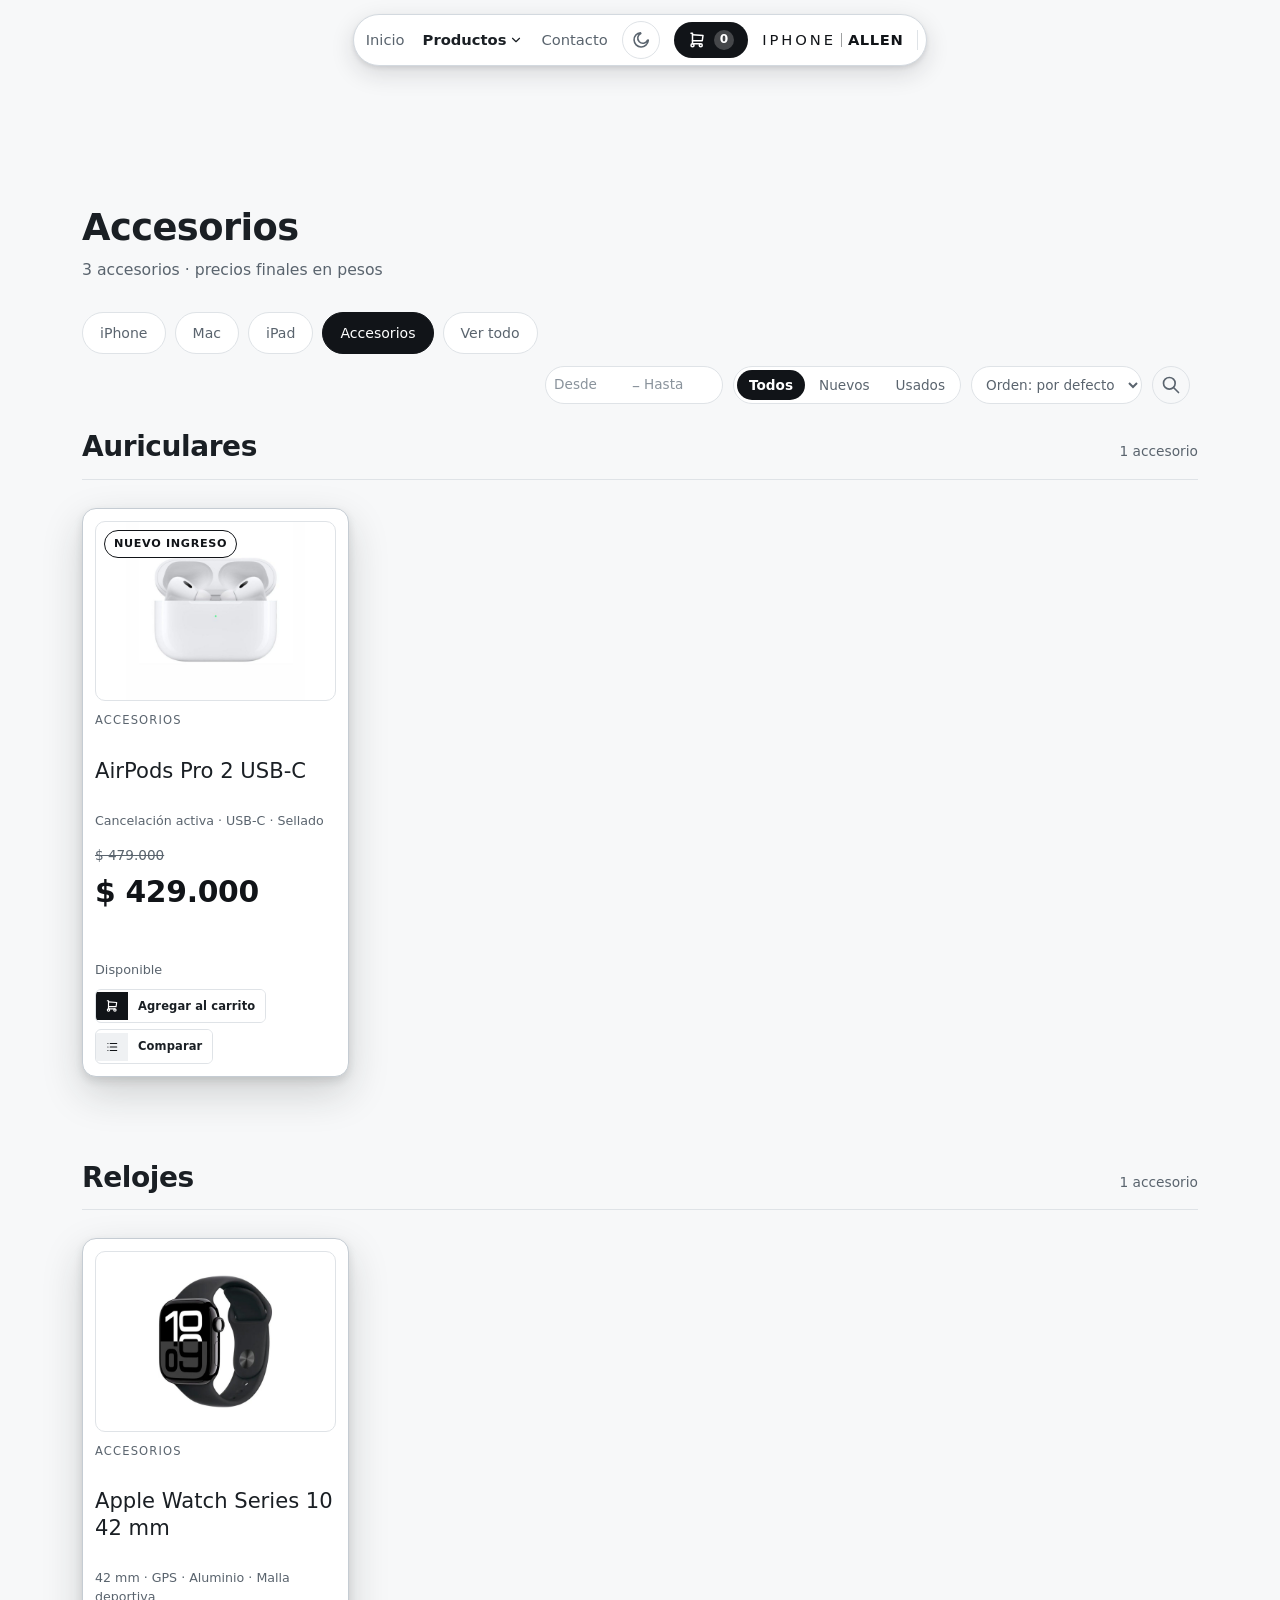
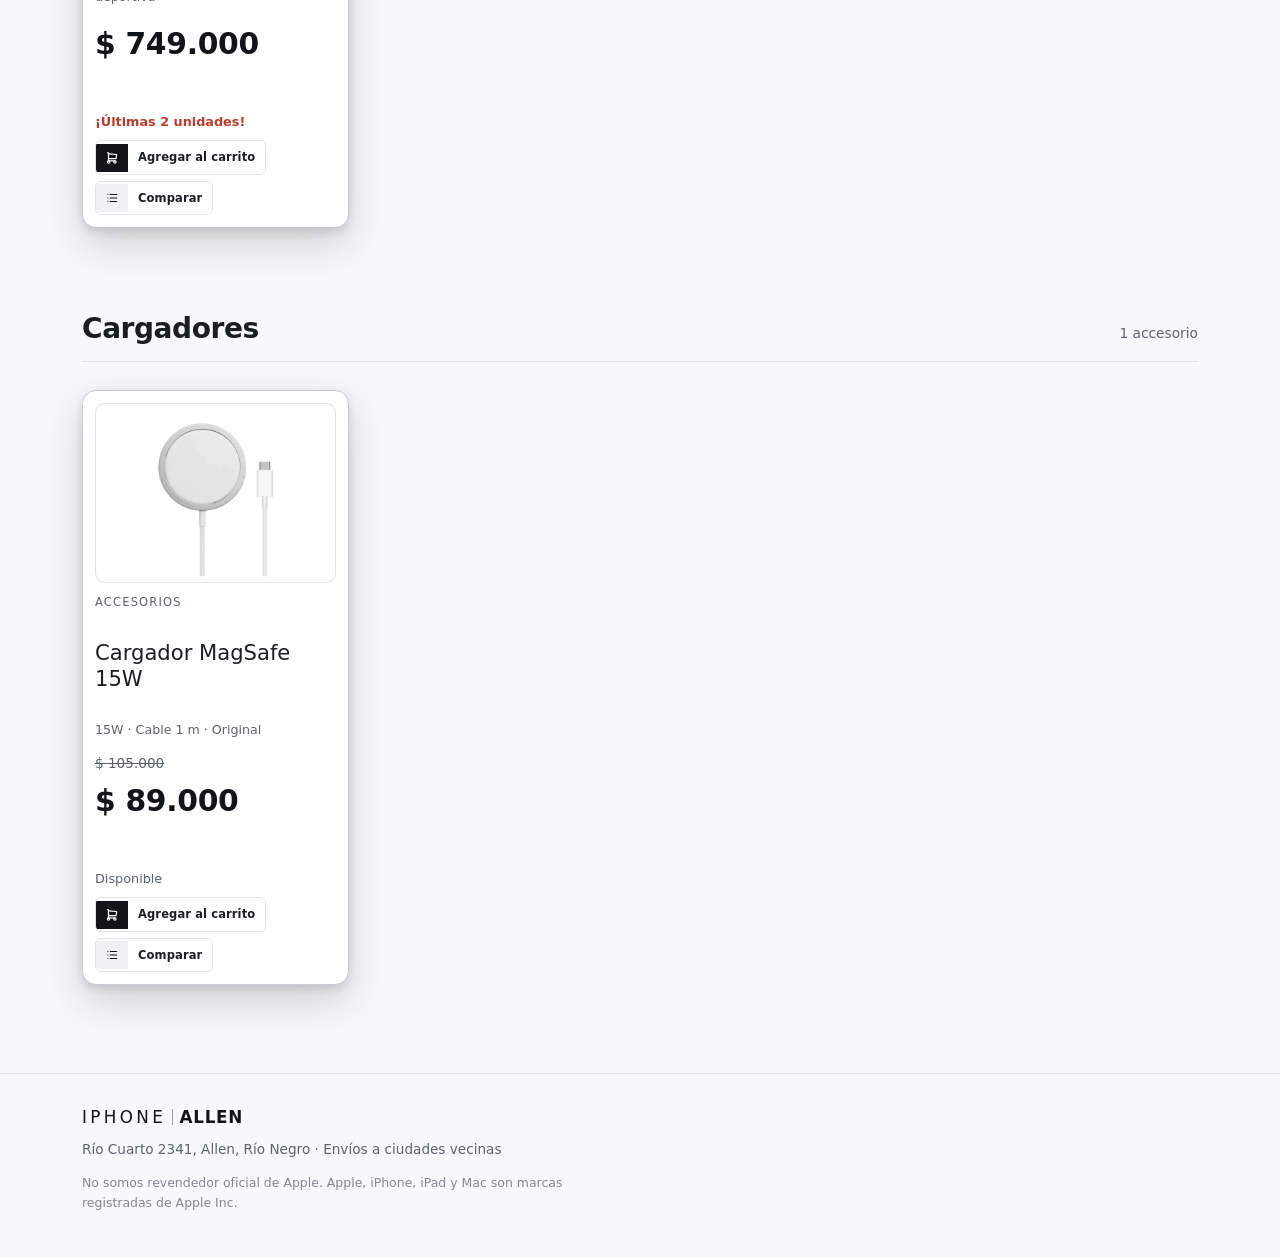
==== accesorios.html @ 03e9ed98 "Version inicial, basada en el proyecto anterior" ====
<!doctype html>
<html lang="es-AR">
<head>
<meta charset="utf-8">
<link rel="icon" type="image/svg+xml" href="favicon.svg">
<link rel="icon" type="image/png" sizes="32x32" href="favicon-32.png">
<link rel="apple-touch-icon" href="apple-touch-icon.png">
<meta name="viewport" content="width=device-width, initial-scale=1">
<!-- Tema claro/oscuro: se aplica ANTES de pintar para que no haya un
     destello del tema claro cuando el guardado es oscuro. Lee la misma
     clave de localStorage que app.js (nombre-tema); si no hay elección
     previa, el sitio arranca SIEMPRE en claro (se ignora la preferencia
     del sistema a propósito). -->
<script>
  (function () {
    try {
      var t = localStorage.getItem('nombre-tema');
      if (t !== 'claro' && t !== 'oscuro') t = 'claro';
      document.documentElement.setAttribute('data-tema', t);

      // Marca que las apariciones al scrollear están habilitadas. Se pone
      // ACÁ, antes del primer pintado, porque es lo que deja las secciones
      // en opacity 0 desde el arranque: si la clase la pusiera app.js (que
      // corre al final del body) se vería un parpadeo del contenido ya
      // visible antes de ocultarse. Sin JS, sin IntersectionObserver o con
      // "reducir movimiento" activo, la clase no se pone y todo se ve
      // directo, sin animación.
      if ('IntersectionObserver' in window &&
          !(window.matchMedia && window.matchMedia('(prefers-reduced-motion: reduce)').matches)) {
        document.documentElement.classList.add('con-animacion');

        // RED DE SEGURIDAD: las secciones arrancan en opacity 0 y dependen
        // de que app.js las revele. Si app.js no llega a correr (un error
        // antes de revelarSecciones(), un archivo que no cargó), quedarían
        // invisibles PARA SIEMPRE. Este timeout saca la clase —y con ella
        // el ocultamiento— salvo que app.js haya avisado que tomó el
        // control poniendo data-anim="ok". Es lo que garantiza que el
        // contenido nunca desaparezca por una animación que no arrancó.
        window.setTimeout(function () {
          if (document.documentElement.dataset.anim !== 'ok') {
            document.documentElement.classList.remove('con-animacion');
          }
        }, 2500);
      }
    } catch (e) {
      document.documentElement.setAttribute('data-tema', 'claro');
    }
  })();
</script>

<!-- ===================================================================
     >>> PERSONALIZAR <<<  ESTA PAGINA VIENE DE OTRO CLIENTE
     ===================================================================
     Lo que sigue (title, meta description y las etiquetas Open Graph de
     mas abajo) tiene el NOMBRE, la LOCALIDAD y la URL del negocio
     anterior. Hay que cambiarlo en las SEIS paginas HTML:
       index.html · iphones.html · mac.html · ipad.html ·
       accesorios.html · productos.html
     - Nombre del negocio  -> debe coincidir con NEGOCIO de app.js
     - Localidad/provincia -> debe coincidir con DIRECCION de app.js
     - og:url y og:image   -> deben coincidir con SITIO de app.js
     Checklist completa en PERSONALIZAR.md (raiz del proyecto).
     =================================================================== -->
<title>Accesorios — IPHONE ALLEN | Allen, Río Negro</title>
<meta name="description" content="Auriculares, relojes y cargadores Apple en IPHONE ALLEN, Allen, Río Negro. Precios finales en pesos y envíos a ciudades vecinas.">

<!-- OJO: sacar esta línea antes de publicar el sitio de verdad. Está acá
     para que Google no indexe la página mientras todavía tiene textos
     placeholder sin completar (ver README.md). -->
<meta name="robots" content="noindex, nofollow">

<!-- Vista previa al compartir el link (WhatsApp, redes).
     OJO 1: og:url y og:image apuntan a https://iphone-allen.vercel.app/.
     Si el sitio pasa a un dominio propio hay que actualizarlas en los
     SEIS HTML y en la constante SITIO de app.js.
     OJO 2: og:image usa por ahora una foto de producto de img/. Conviene
     reemplazarla por una imagen propia de 1200x630px (el formato que
     esperan WhatsApp y las redes) cuando la tengan. -->
<meta property="og:title" content="Accesorios — IPHONE ALLEN | Allen, Río Negro">
<meta property="og:description" content="Auriculares, relojes y cargadores Apple. Precios finales en pesos, local en Allen, Río Negro y envíos a ciudades vecinas.">
<meta property="og:image" content="https://iphone-allen.vercel.app/img/airpods-pro-2.jpg">
<meta property="og:url" content="https://iphone-allen.vercel.app/accesorios.html">
<meta property="og:type" content="website">
<meta property="og:locale" content="es_AR">
<meta name="twitter:card" content="summary_large_image">

<link rel="preconnect" href="https://api.fontshare.com" crossorigin>
<link rel="stylesheet" href="https://api.fontshare.com/v2/css?f[]=clash-display@500,600,700&f[]=general-sans@400,500,600&display=swap">
<link rel="stylesheet" href="styles.css">
</head>
<body>

<!-- Header, footer, carrito, modal y toast los genera app.js: acá sólo
     van los contenedores. El contenido de la página lo arma
     montarPaginaCategoria() a partir de data-categoria. Accesorios se
     parte en una sección por subcategoría (con su ancla) porque las
     subcategorías salen de productos.json, no de este archivo. -->
<div id="app-header"></div>

<main id="top" data-categoria="Accesorios"></main>

<div id="app-footer"></div>

<script src="app.js"></script>
</body>
</html>
---- styles.css ----
/* =====================================================================
   IPHONE ALLEN — hoja de estilos única
   Mobile primero. Sin dependencias salvo las fuentes de Fontshare.
   ===================================================================== */

/* ----------------------------- TOKENS ----------------------------- */
:root {
  --fondo:        #F7F8F9;
  --superficie:   #FFFFFF;
  --superficie2:  #EFF1F3;
  --borde:        #DFE3E7;
  --borde-fuerte: #C5CCD3;
  /* Paleta monocromática: --acento y --acento-fuerte comparten el mismo
     negro (#111418) — antes eran dos tonos de jade con roles distintos
     (texto vs. fondo de botón), ahora ambos casos usan el mismo negro,
     que pasa de sobra el contraste 4.5:1 en cualquiera de los dos usos. */
  --acento:       #111418;
  --acento-fuerte:#111418;
  --acento-suave: #F0F1F3;
  /* Sólo para la celda ganadora del comparador: --acento-suave (#F0F1F3)
     queda casi idéntico al header de tabla (#EFF1F3) y a la fila cebra
     (#F7F8F9), así que ahí no alcanza como resaltado. Este tono más oscuro
     se separa de ambos sin competir con el texto #111418 encima. */
  --comparador-gana: #E2E5E9;
  --texto:        #1A1F24;
  --texto-suave:  #5A646E;
  --texto-tenue:  #8A939C;
  --rojo-suave:   #C0392B;
  --error-suave:  #FDEDEA;

  /* chapita "Usado" y encabezado del informe de estado */
  --usado-fondo:  #FBF1DF;
  --usado-texto:  #7A5312;
  --usado-borde:  #E7D0A3;

  /* Semánticas que antes estaban hardcodeadas en los componentes; se
     movieron acá para que el tema oscuro pueda redefinirlas.
     --sobre-acento: texto/ícono que va ENCIMA de un fondo --acento-fuerte
       (botones, pastilla del carrito, botón flotante). Blanco en los dos
       temas: sobre el jade del tema oscuro también contrasta.
     --marco-foto: fondo del recuadro de las fotos (ver decisión abajo).
     --velo: cortina detrás del modal y el drawer.
     --foco-glow / --error-glow: el halo de 3px del foco de teclado.
     --borde-acento: borde de chips tintados en color de acento.
     --pulso-rgb: color (en tripleta RGB) del latido al agregar al carrito. */
  --sobre-acento:  #FFFFFF;
  --marco-foto:    #FFFFFF;
  --velo:          rgba(26, 31, 36, 0.4);
  --foco-glow:     rgba(17, 20, 24, 0.16);
  --error-glow:    rgba(192, 57, 43, 0.18);
  --borde-acento:  rgba(17, 20, 24, 0.35);
  --pulso-rgb:     17, 20, 24;

  --display: 'Clash Display', 'General Sans', system-ui, sans-serif;
  --cuerpo:  'General Sans', system-ui, -apple-system, 'Segoe UI', sans-serif;

  --radio:    14px;
  --radio-sm: 10px;
  --wrap:     1180px;
  --gutter:   20px;

  --transicion: 220ms cubic-bezier(.4, .1, .2, 1);

  /* Sombras para separar las superficies elevadas (blanco) del fondo gris:
     con sólo el borde #DFE3E7 el contraste es demasiado bajo (1.05:1) y
     los bloques parecen flotar sin apoyo. Tienen que notarse en reposo,
     no sólo al pasar el mouse. */
  /* Color de todas las sombras, en tripleta RGB, para poder apagarlo de
     una en el tema oscuro (donde una sombra sobre fondo oscuro no se ve y
     la separación la toman los bordes). */
  --sombra-rgb: 26, 31, 36;
  --sombra-superficie:       0 2px 4px rgba(var(--sombra-rgb), .10), 0 8px 24px rgba(var(--sombra-rgb), .14);
  --sombra-superficie-hover: 0 4px 8px rgba(var(--sombra-rgb), .12), 0 12px 32px rgba(var(--sombra-rgb), .18);
  /* un poco más marcada: refuerza la jerarquía de la tarjeta principal */
  --sombra-principal:        0 4px 8px rgba(var(--sombra-rgb), .12), 0 16px 40px rgba(var(--sombra-rgb), .18);

  /* Borde para las mismas superficies con sombra: --borde (#DFE3E7) queda
     demasiado tenue al lado de una sombra este marcada y se ve redundante;
     este tono un poco más oscuro se distingue sin competir. Sólo se usa en
     el borde exterior de tarjetas/bloques con sombra — el resto de los
     divisores (inputs, filas de tabla, chips) se quedan con --borde. */
  --borde-superficie: #D3D9DF;
}

/* ------------------------- TEMA OSCURO ----------------------------
   Sólo redefine variables: ninguna regla de componente se duplica. El
   atributo lo pone un script inline en el <head> (antes de pintar) y lo
   cambia el interruptor del header. El claro vive en :root y también se
   puede forzar con [data-tema="claro"] (que simplemente no hereda nada
   de acá).

   ACENTO: en claro --acento y --acento-fuerte eran el mismo negro; en
   oscuro se separan según su rol —igual que el nombre de cada variable
   ya sugería—: --acento es el jade CLARO para texto/bordes sobre fondo
   oscuro, --acento-fuerte el jade saturado para FONDOS de botón (con
   glifo/texto blanco encima, --sobre-acento).

   SOMBRAS: sobre fondo oscuro una sombra no se ve, así que las tres
   variables de superficie pasan a `none` y la separación la toma el
   borde (--borde-superficie, más marcado). Los elementos flotantes
   (modal, drawer, panel del menú, botón de WhatsApp) sí conservan
   sombra: --sombra-rgb pasa a negro puro, que sobre el fondo oscuro
   funciona como una sombra real.
   ------------------------------------------------------------------ */
[data-tema="oscuro"] {
  --fondo:        #12161A;
  --superficie:   #171B21;
  --superficie2:  #1F252C;
  --borde:        #232A31;
  --borde-fuerte: #3A424C;
  --borde-superficie: #2A313A;

  --acento:       #5DCAA5;   /* texto/bordes de acento */
  --acento-fuerte:#1D9E75;   /* fondos de botón */
  --acento-suave: #1A2A26;
  --comparador-gana: #1F2E2A;

  --texto:        #F0F0F2;
  --texto-suave:  #9AA3AC;
  --texto-tenue:  #79838E;

  --rojo-suave:   #E28275;
  --error-suave:  #2A1B18;

  /* el ámbar se invierte: fondo apagado y texto claro, como el resto de
     los chips del tema oscuro */
  --usado-fondo:  #2C2418;
  --usado-texto:  #E5BE7C;
  --usado-borde:  #4A3B24;

  /* el marco de las fotos se queda blanco: las fotos vienen con fondo
     blanco y, si el marco fuese oscuro, se vería un halo blanco de la
     foto contra el marco. (--sobre-acento también sigue blanco.) */
  --marco-foto:   #FFFFFF;

  --velo:         rgba(0, 0, 0, 0.6);
  --foco-glow:    rgba(93, 202, 165, 0.30);
  --error-glow:   rgba(226, 130, 117, 0.28);
  --borde-acento: rgba(93, 202, 165, 0.40);
  --pulso-rgb:    29, 158, 117;

  --sombra-rgb:   0, 0, 0;
  --sombra-superficie:       none;
  --sombra-superficie-hover: none;
  --sombra-principal:        none;
}

/* Transición del cambio de tema: sólo mientras se conmuta (el JS agrega
   .cambiando-tema por ~250ms) y sólo sobre color/fondo/borde, nunca
   `all` —eso haría parpadear transforms y opacidades de toda la página. */
html.cambiando-tema,
html.cambiando-tema * {
  transition: background-color 200ms ease,
              border-color 200ms ease,
              color 200ms ease,
              fill 200ms ease !important;
}

/* ------------------ APARICIÓN AL SCROLLEAR (SECCIONES) -------------
   La clase .con-animacion la pone el script inline del <head>, antes del
   primer pintado: así las secciones ya nacen en opacity 0 y no se ve el
   parpadeo de contenido visible que se oculta un instante después. Si no
   hay JS, no hay IntersectionObserver, o el visitante pidió reducir
   movimiento, esa clase no se agrega y todo se ve directo.

   app.js saca las dos clases al terminar la transición, así que el
   elemento queda SIN transform y SIN will-change residuales: eso es lo
   que evita reabrir el bug del scroll trabado sobre las imágenes.
   ------------------------------------------------------------------ */
/* El estado oculto lo aplica el CSS por sí solo, sin esperar a app.js:
   por eso el selector es :not([data-revelado]) y no una clase que
   agregue el JS. Si lo pusiera el JS (que corre al final del body) la
   sección se vería un instante antes de ocultarse: ese es el parpadeo. */
html.con-animacion main > .seccion:not([data-revelado]) {
  opacity: 0;
  transform: translateY(12px);
  will-change: opacity, transform;
}

/* entrando */
html.con-animacion main > .seccion[data-revelado="animando"] {
  opacity: 1;
  transform: none;
  transition: opacity 350ms ease, transform 350ms cubic-bezier(.4, .1, .2, 1);
}

/* terminada: sin transform, sin will-change y sin transition colgados */
html.con-animacion main > .seccion[data-revelado="listo"] {
  opacity: 1;
  transform: none;
  will-change: auto;
}

/* ------------------------------ BASE ------------------------------ */
*, *::before, *::after { box-sizing: border-box; }

html {
  scroll-behavior: smooth;
  /* el header sticky no tapa el destino del scroll */
  scroll-padding-top: 84px;
  -webkit-text-size-adjust: 100%;
}

body {
  margin: 0;
  background: var(--fondo);
  color: var(--texto);
  font-family: var(--cuerpo);
  font-size: 16px;
  line-height: 1.6;
  -webkit-font-smoothing: antialiased;
}

/* Fondo plano #F7F8F9 (lo pone `body { background }` arriba).
   Sobre tema claro, incluso manchas muy tenues tienden a leerse como un
   tinte sucio en las esquinas, que es justo lo que se quería evitar; el
   plano es limpio y sin riesgo. Si se prefiere el efecto, basta con volver
   a poner un body::before con dos radial-gradient muy suaves:
   rgba(17,20,24,.05) y rgba(17,20,24,.03). */

h1, h2, h3 {
  font-family: var(--display);
  font-weight: 600;
  line-height: 1.08;
  letter-spacing: -0.015em;
  margin: 0;
}

p { margin: 0; }
ul { margin: 0; padding: 0; list-style: none; }
img { max-width: 100%; display: block; }

a { color: inherit; text-decoration: none; }

/* El atributo hidden tiene que ganarle a cualquier display de autor.
   .modal y .drawer declaran display:flex, y una regla de autor le gana a
   la del navegador ([hidden] { display: none }) aunque tengan la misma
   especificidad: sin este !important quedan en pantalla con opacity 0,
   invisibles pero interceptando clicks y rueda del mouse. */
[hidden] { display: none !important; }

button {
  font: inherit;
  color: inherit;
  background: none;
  border: 0;
  cursor: pointer;
}

/* Todos los precios en cifras de ancho fijo */
.precio, .precio--anterior, .precio--total, [data-precio] {
  font-variant-numeric: tabular-nums;
  font-feature-settings: "tnum" 1;
}

/* Foco visible en teclado, en todos los controles */
:focus-visible {
  outline: 2px solid var(--acento);
  outline-offset: 3px;
  border-radius: 4px;
}
:focus:not(:focus-visible) { outline: none; }

.sr-only {
  position: absolute;
  width: 1px; height: 1px;
  padding: 0; margin: -1px;
  overflow: hidden;
  clip: rect(0 0 0 0);
  white-space: nowrap;
  border: 0;
}

.skip-link {
  position: absolute;
  left: 12px; top: -60px;
  z-index: 100;
  background: var(--acento-fuerte);
  color: var(--sobre-acento);
  padding: 10px 16px;
  border-radius: var(--radio-sm);
  font-weight: 600;
  transition: top var(--transicion);
}
.skip-link:focus { top: 12px; }

.wrap {
  width: 100%;
  max-width: var(--wrap);
  margin-inline: auto;
  padding-inline: var(--gutter);
}

/* ----------------------------- BOTONES ----------------------------
   Tratamiento único para todos los botones de acción: bloque de color
   con el ícono a la izquierda y el texto sobre fondo oscuro a la
   derecha, unidos por un solo contorno.

   El markup lo arma btnPartes() en app.js:
     <button class="btn"><span class="btn__ico">svg</span>
                         <span class="btn__txt">Texto</span></button>
   Sigue siendo un <button>/<a> real; el ícono va con aria-hidden y el
   texto queda accesible.

   OJO: no poner transform en :hover de .btn. Los botones de las
   tarjetas son descendientes de .card y un transform ahí puede
   reabrir el bug del scroll trabado sobre .media.
   ------------------------------------------------------------------ */
.btn {
  display: inline-flex;
  align-items: center;
  border: 1px solid var(--borde);
  border-radius: 6px;
  overflow: hidden;
  background: none;
  padding: 0;
  font-family: var(--cuerpo);
  font-weight: 600;
  font-size: 12px;
  letter-spacing: 0.01em;
  text-align: left;
  transition: border-color var(--transicion);
}
.btn:hover { border-color: var(--acento-fuerte); }

.btn__ico {
  display: flex;
  align-items: center;
  flex: 0 0 auto;
  padding: 9px 11px;
  background: var(--acento-fuerte);
  color: var(--sobre-acento);   /* trazo blanco sobre el bloque jade */
  transition: background var(--transicion);
}
.btn__ico .ico { width: 16px; height: 16px; }

.btn__txt {
  padding: 9px 14px;
  color: var(--texto);
  background: var(--superficie);
  transition: background var(--transicion);
}
.btn:hover .btn__txt { background: var(--superficie2); }

/* Variante secundaria: el bloque del ícono va en superficie2 con el
   trazo en jade, en vez del bloque jade lleno. */
.btn--sec .btn__ico {
  background: var(--superficie2);
  color: var(--acento);
}

.btn:disabled { opacity: 0.5; cursor: not-allowed; }
.btn:disabled:hover { border-color: var(--borde); }
.btn:disabled:hover .btn__txt { background: var(--superficie); }

/* Área de toque cómoda en todos los botones de acción (WCAG 2.5.8 pide
   24px como mínimo; 44px es el objetivo recomendado para el pulgar). */
.btn { min-height: 44px; }

/* A ancho completo el texto ocupa el resto de la fila */
.btn--bloque { width: 100%; }
.btn--bloque .btn__txt { flex: 1; }

/* Ajustado a su contenido: el ícono más el texto y nada más. Lo usan las
   tarjetas (normal, principal, carrusel) y el modal, donde un botón a
   todo el ancho dejaba una franja vacía a la derecha del texto.
   align-self sirve en los contenedores flex-columna (.card) y
   justify-self en los grid (.modal__acciones): se declaran los dos
   porque el mismo botón vive en ambos. */
.btn--compacto {
  width: auto;
  align-self: start;
  justify-self: start;
}

.btn--comparar { width: auto; }

/* ------------------- BOTÓN DE ACCIÓN PRINCIPAL --------------------
   Un escalón por encima del botón normal, para que en el checkout se
   note cuál es LA acción de la pantalla. Es un escalón, no el tamaño
   desmedido de antes: el texto sube de 12 a 14px y los dos bloques
   ganan 3px arriba y abajo (44px de alto contra los 34 del botón
   compacto en escritorio). En mobile el botón normal ya mide 44 por el
   min-height global, así que acá la diferencia la marca la tipografía.
   Ver htmlCheckout(): lo usa "Finalizar compra". */
.btn--principal {
  font-size: 14px;
  margin-top: 4px;
}
.btn--principal .btn__ico { padding: 12px 14px; }
.btn--principal .btn__txt { padding: 12px 18px; }
.btn--principal .btn__ico .ico { width: 18px; height: 18px; }

/* Botón sin tratamiento de bloque: acción menor, sólo texto.
   Hoy lo usa "Vaciar carrito". */
.btn-plano {
  color: var(--texto-suave);
  font-weight: 500;
  font-size: 0.88rem;
  padding: 10px;
  width: 100%;
  transition: color var(--transicion);
}
.btn-plano:hover { color: var(--texto); }

/* ----------------------------- HEADER -----------------------------
   Cápsula flotante centrada, separada de los bordes de la pantalla.
   El <header> en sí es transparente y no recibe clicks: sólo la
   cápsula los recibe, así el hueco de alrededor no tapa el contenido
   que pasa por debajo al scrollear.
   ------------------------------------------------------------------ */
/* El sticky va en #app-header (hijo directo del body), NO en .header:
   position:sticky se mueve dentro de la caja del PADRE, y como
   #app-header mide exactamente lo que mide el header, el recorrido era
   cero y la barra se iba con el scroll. Estaba pensada para quedar fija
   (de ahí el scroll-padding-top de html), pero nunca lo hacía. */
#app-header {
  position: sticky;
  top: 0;
  z-index: 40;
}

.header {
  padding-block: 14px 8px;
  pointer-events: none;
}
.header > .wrap { pointer-events: none; }

.navbar {
  position: relative;   /* ancla del panel del desplegable en mobile */
  pointer-events: auto;
  display: flex;
  flex-wrap: wrap;
  align-items: center;
  gap: 10px 14px;
  background: var(--superficie);
  border: 1px solid var(--borde-superficie);
  box-shadow: var(--sombra-superficie);
  /* Mobile: bloque de dos filas, así que redondeo parejo de tarjeta.
     Antes acá iba 99px arriba (píldora) y 22px abajo, que servía cuando
     la cápsula medía una fila baja. Con las dos filas de 44px la caja
     pasó a 104px de alto y ese radio dejó de entrar: como 99+22=121
     supera los 104, el navegador escala los radios y las esquinas de
     arriba se comían 26px de fondo a cada lado. El resultado era un
     domo — angosto arriba, ancho abajo — con el logotipo y el carrito
     pisando fuera del blanco y la curva barriendo entre las dos filas,
     que es justo lo que se leía como "los links quedaron afuera".
     El desktop, que sigue siendo una sola fila, mantiene su píldora de
     99px más abajo, en su propia media query. */
  border-radius: 22px;
  padding: 6px 8px 6px 12px;
  backdrop-filter: blur(12px);
}

.brand {
  order: 1;
  flex: 0 0 auto;
  margin-right: auto;
}

/* --------------------------- LOGOTIPO ------------------------------
   Sólo texto en negro, sin recuadro. Mismo tratamiento en el header
   (.brand) y en el footer (.footer__brand).
   ------------------------------------------------------------------ */
/* Marca tipográfica: la categoría en peso liviano y bien espaciada, el
   lugar en negrita y más ceñido. El contraste de peso es lo que la hace
   leer como logotipo y no como texto suelto. Ver htmlLogo() en app.js
   para cambiar de variante (regla / punto / apilado). */
.logo {
  display: inline-block;
  font-family: var(--display);
  font-size: 0.92rem;
  text-transform: uppercase;
  color: var(--acento);
  line-height: 1.15;
  white-space: nowrap;
}

.logo__cat {
  font-weight: 400;
  letter-spacing: 0.2em;
}

.logo__lugar {
  font-weight: 700;
  letter-spacing: 0.04em;
}

/* --- variante 'regla': línea vertical fina entre las dos palabras --- */
.logo--regla .logo__lugar::before {
  content: "";
  display: inline-block;
  width: 1px;
  height: 0.92em;
  margin-right: 0.42em;
  background: currentColor;
  opacity: 0.4;
  vertical-align: -0.1em;
}

/* --- variante 'punto' --- */
.logo--punto .logo__lugar::before {
  content: "";
  display: inline-block;
  width: 3px;
  height: 3px;
  border-radius: 999px;
  margin-right: 0.5em;
  background: currentColor;
  opacity: 0.55;
  vertical-align: 0.28em;
}

/* --- variante 'apilado': dos líneas, sin separador --- */
.logo--apilado {
  display: grid;
  justify-items: start;
  line-height: 1.02;
}
.logo--apilado .logo__cat { font-size: 0.74em; }

/* El footer tiene aire de sobra: la marca puede respirar un poco más */
.logo--grande { font-size: 1.05rem; }

/* separador entre logotipo y links: sólo cuando van en la misma fila */
.navbar__sep {
  order: 1;
  display: none;
  flex: 0 0 auto;
  width: 1px;
  height: 20px;
  background: var(--borde);
}

.cart-btn { order: 2; }

/* Interruptor de tema: botón fantasma, a la izquierda de la pastilla del
   carrito. Mismo order que .cart-btn; queda a su izquierda por orden de
   fuente (va justo antes en el DOM). */
.tema-btn {
  order: 2;
  flex: 0 0 auto;
  display: grid;
  place-items: center;
  width: 38px;
  height: 38px;
  border-radius: 999px;
  border: 1px solid var(--borde);
  color: var(--texto-suave);
  background: transparent;
  transition: color var(--transicion), border-color var(--transicion), background var(--transicion);
}
.tema-btn:hover { color: var(--texto); border-color: var(--texto-suave); background: var(--superficie2); }
.tema-btn__ico { display: flex; }
.tema-btn__ico .ico { width: 19px; height: 19px; }

/* Con sólo tres entradas (Inicio · Productos · Contacto) entran en una
   fila sin scroll horizontal, así que el nav puede tener overflow visible
   y dejar que el panel del desplegable se salga. */
.nav {
  order: 3;
  flex: 1 1 100%;
  display: flex;
  align-items: center;
  gap: 18px;
  white-space: nowrap;
  font-size: 0.92rem;
  color: var(--texto-suave);
  padding-inline: 4px;
}
.nav__link { flex: 0 0 auto; transition: color var(--transicion); }
.nav__link:hover { color: var(--texto); }

/* --------------------- DESPLEGABLE "PRODUCTOS" -------------------- */
.nav-drop { position: relative; flex: 0 0 auto; }

/* OJO CON EL ORDEN: estas dos reglas las pisaban, por venir antes en el
   archivo y con la misma especificidad, `.link-sub { display:inline-block }`
   y `.ico { width:20px; height:20px }` (los dos ~1800 líneas más abajo).
   El botón terminaba siendo inline-block —o sea que su align-items no
   hacía nada— y el chevron medía 20px en vez de 14, apoyado en la línea
   de base como cualquier elemento inline: eso estiraba la caja de línea
   del botón y bajaba SU texto 1.2px respecto de "Inicio" y "Contacto".
   Por eso van calificadas con .nav: así ganan por especificidad y no
   dependen de quién esté escrito más abajo. */
.nav .nav-drop__btn {
  display: inline-flex;
  align-items: center;
  gap: 3px;
  background: none;
  border: 0;
  padding: 0;
  cursor: pointer;
}
.nav .nav-drop__chevron {
  width: 14px;
  height: 14px;
  transition: transform 200ms ease;
}
.nav-drop[data-abierto="true"] .nav-drop__chevron { transform: rotate(180deg); }

.nav-drop__panel {
  display: none;
  position: absolute;
  top: calc(100% + 10px);
  left: 0;
  min-width: 190px;
  background: var(--superficie);
  border: 1px solid var(--borde);
  border-radius: 12px;
  box-shadow: 0 10px 30px rgba(var(--sombra-rgb), 0.14);
  padding: 6px;
  z-index: 50;
}
/* puente invisible que cubre el hueco de 10px entre botón y panel, para
   que el hover no se corte al bajar del botón al panel */
.nav-drop__panel::before {
  content: "";
  position: absolute;
  left: 0;
  right: 0;
  top: -10px;
  height: 10px;
}

.nav-drop[data-abierto="true"] > .nav-drop__panel { display: block; }

.nav-drop__grupo { display: block; }

.nav-drop__item {
  display: block;
  width: 100%;
  text-align: left;
  background: none;
  border: 0;
  cursor: pointer;
  padding: 9px 12px;
  border-radius: 8px;
  font-family: var(--cuerpo);
  font-size: 0.9rem;
  font-weight: 500;
  color: var(--texto);
  transition: background 150ms ease, color 150ms ease;
}
.nav-drop__item--sub { padding-left: 22px; font-size: 0.86rem; }
.nav-drop__item:hover,
.nav-drop__item:focus-visible {
  outline: none;
  background: var(--acento-suave);
  color: var(--acento);
}

/* Página actual: cada categoría es una página, así que el ítem del menú
   que corresponde a la que se está viendo queda marcado. En una paleta
   monocromática el color no alcanza como señal: va también el peso. */
.nav-drop__item.is-activo {
  background: var(--acento-suave);
  font-weight: 600;
}
.nav__link.is-activo { color: var(--texto); font-weight: 600; }

/* pastilla jade */
.cart-btn {
  display: inline-flex;
  align-items: center;
  gap: 8px;
  padding: 8px 14px;
  border: 0;
  border-radius: 99px;
  background: var(--acento-fuerte);
  color: var(--sobre-acento);  /* ícono y contador en blanco sobre la pastilla */
  font-size: 0.85rem;
  font-weight: 600;
  transition: background var(--transicion);
}
.cart-btn:hover { background: var(--acento-fuerte); filter: brightness(0.92); }

.cart-btn__count {
  min-width: 20px;
  height: 20px;
  padding-inline: 6px;
  display: grid;
  place-items: center;
  border-radius: 999px;
  /* burbuja translúcida sobre la pastilla de acento: el blanco al 22%
     aclara el jade/negro de fondo en cualquiera de los dos temas, así que
     va literal a propósito (no depende del tema). */
  background: rgba(255, 255, 255, 0.22);
  color: var(--sobre-acento);
  font-size: 0.76rem;
  font-weight: 700;
  font-variant-numeric: tabular-nums;
  transition: background var(--transicion), color var(--transicion);
}
.cart-btn[data-lleno="true"] .cart-btn__count {
  background: var(--sobre-acento);
  color: var(--acento-fuerte);
}

/* ------------------------------ HERO ------------------------------
   Sin fondo propio ni halo: las manchas jade ahora las pone body::before
   y tienen que verse a través de toda la sección.
   ------------------------------------------------------------------ */
.hero {
  position: relative;
  padding-block: 52px 64px;
  background: none;
}

.hero__grid {
  position: relative;
  display: grid;
  gap: 44px;
  align-items: center;
}

.eyebrow {
  font-size: 0.78rem;
  font-weight: 600;
  letter-spacing: 0.13em;
  text-transform: uppercase;
  color: var(--acento);
  margin-bottom: 18px;
}

.hero__titulo {
  font-size: clamp(2.5rem, 9vw, 4.4rem);
  font-weight: 600;
  max-width: 12ch;
  /* Corrección óptica: la caja del título ya estaba alineada, pero a este
     cuerpo la tipografía display deja ~2px de aire a la izquierda del
     primer trazo, contra ~1px del texto de abajo. Sin esto, el título se
     ve metido hacia adentro respecto de la bajada y los tildes. Medido:
     1px de exceso a 73.6px = 0.014em. En em para que escale con el clamp. */
  margin-left: -0.014em;
}

.hero__bajada {
  margin-top: 20px;
  max-width: 44ch;
  font-size: 1.05rem;
  color: var(--texto-suave);
}

.hero__ctas {
  display: flex;
  flex-wrap: wrap;
  gap: 12px;
  margin-top: 30px;
}

/* Tres garantías con tilde. En una fila si entran; si no, se apilan
   (cada una es un ítem flex que no se parte por dentro). */
.datos {
  display: flex;
  flex-wrap: wrap;
  gap: 12px 30px;
  margin-top: 42px;
  padding-top: 26px;
  border-top: 1px solid var(--borde);
}

.dato {
  display: flex;
  align-items: center;
  gap: 8px;
  font-size: 0.95rem;
  font-weight: 500;
}

.dato__ico {
  display: flex;
  flex: 0 0 auto;
  color: var(--acento);
}
/* el tilde solo, sin recuadro: un poco más grueso para que se lea a
   este tamaño (la regla le gana al stroke-width del atributo) */
.dato__ico .ico {
  width: 18px;
  height: 18px;
  stroke-width: 2.5;
}

.hero__direccion {
  margin-top: 16px;
  font-size: 0.88rem;
  color: var(--texto-suave);
}

/* tarjeta del producto destacado del hero */
.hero__producto { min-height: 1px; }

.destacado-card {
  background: var(--superficie);
  border: 1px solid var(--borde);
  border-radius: var(--radio);
  padding: 18px;
  display: grid;
  gap: 16px;
}

.destacado-card__cinta {
  display: inline-flex;
  align-items: center;
  align-self: start;
  gap: 7px;
  font-size: 0.72rem;
  font-weight: 600;
  letter-spacing: 0.1em;
  text-transform: uppercase;
  color: var(--acento);
  background: var(--acento-suave);
  border: 1px solid var(--borde-acento);
  border-radius: 999px;
  padding: 6px 12px;
}

.destacado-card__nombre {
  font-family: var(--display);
  font-size: 1.4rem;
  font-weight: 600;
}

.destacado-card__specs {
  color: var(--texto-suave);
  font-size: 0.9rem;
  margin-top: 5px;
}

.destacado-card__fila {
  display: flex;
  align-items: flex-end;
  justify-content: space-between;
  gap: 16px;
  flex-wrap: wrap;
}

/* ---------------------- IMAGEN / PLACEHOLDER ----------------------
   Estructura pensada para que reemplazar el placeholder por una foto
   sea trivial: dentro de .media, poner
       <img class="media__img" src="fotos/iphone-15.jpg" alt="iPhone 15">
   y borrar (o dejar, queda debajo) el div .media__ph.
   ------------------------------------------------------------------ */
.media {
  position: relative;
  /* Blanco puro: las fotos de producto ya vienen con fondo blanco, así
     que con object-fit:contain la unión entre foto y marco desaparece
     en vez de notarse como una franja vacía oscura. En tema oscuro se
     mantiene blanco (ver --marco-foto): si no, quedaría un halo blanco de
     la foto contra un marco oscuro. */
  background: var(--marco-foto);
  border: 1px solid var(--borde);
  border-radius: var(--radio-sm);
  aspect-ratio: 4 / 3;
  overflow: hidden;
  /* con object-fit:contain (más abajo) la foto puede no llenar el marco;
     este padding evita que toque el borde y hace que el aire alrededor
     se vea intencional, no como un recorte fallado. box-sizing:border-box
     (regla global) hace que el padding no altere el aspect-ratio de acá
     arriba: el marco mantiene su proporción exacta, quien se ajusta es
     el espacio interno para la imagen. */
  padding: 10px;
  /* explícito a propósito: el recorte de la imagen no debe retener la
     rueda del mouse ni encadenarla de forma distinta al resto de la
     página. overscroll-behavior sólo debe existir en .modal__scroll
     (ahí sí el scroll interno tiene que contenerse). */
  overscroll-behavior: auto;
}

.media--alta { aspect-ratio: 1 / 1; }

.media__ph {
  position: absolute;
  inset: 0;
  display: grid;
  place-items: center;
  text-align: center;
  padding: 16px;
  /* sobre marco blanco: fondo gris claro y texto tenue, coherente con
     la paleta clara. */
  background: var(--superficie2);
  color: var(--texto-tenue);
  font-size: 0.88rem;
  font-weight: 500;
  letter-spacing: 0.02em;
}

.media__img {
  position: absolute;
  inset: 0;
  width: 100%;
  height: 100%;
  /* contain, no cover: la foto entra completa, sin recortar los bordes
     del equipo. Si sobra espacio queda vacío (el padding de .media hace
     que ese aire se vea a propósito). */
  object-fit: contain;
}

/* ---------------------------- PRECIOS ----------------------------- */
.precio {
  font-family: var(--display);
  font-weight: 600;
  font-size: 1.55rem;
  color: var(--acento);
  letter-spacing: -0.01em;
  white-space: nowrap;
}

.precio--anterior {
  display: block;
  font-family: var(--cuerpo);
  font-size: 0.85rem;
  font-weight: 400;
  color: var(--texto-suave);
  text-decoration: line-through;
  margin-bottom: 2px;
}

.precio--total {
  font-size: 1.72rem;
  color: var(--acento);
}

/* --------------------------- SECCIONES ---------------------------- */
.seccion { padding-block: 62px; }

.seccion__head { margin-bottom: 30px; }

.seccion__head--catalogo { margin-top: 46px; }

.seccion__titulo {
  font-size: clamp(1.65rem, 5vw, 2.3rem);
}

.seccion__sub {
  margin-top: 9px;
  color: var(--texto-suave);
  font-size: 0.98rem;
}

/* --------------------------- CARRUSEL ----------------------------- */
.carrusel {
  position: relative;
  max-width: 620px;
  margin-inline: auto;
}

.carrusel__viewport {
  overflow: hidden;
  border-radius: var(--radio);
  touch-action: pan-y;
}

.carrusel__track {
  display: flex;
  transition: transform 420ms cubic-bezier(.4, .1, .2, 1);
  will-change: transform;
}

.carrusel__slide {
  flex: 0 0 100%;
  min-width: 0;
  padding: 22px;
  background: var(--superficie);
  border: 1px solid var(--borde-superficie);
  border-radius: var(--radio);
  box-shadow: var(--sombra-superficie);
  display: grid;
  gap: 18px;
  /* evita que el gesto de swipe arrastre la imagen/el texto */
  user-select: none;
  -webkit-user-select: none;
}

.carrusel__slide[aria-hidden="true"] { visibility: hidden; }
.carrusel__slide .media { aspect-ratio: 16 / 11; }

.carrusel__nombre {
  font-family: var(--display);
  font-size: 1.45rem;
  font-weight: 600;
}

.carrusel__specs {
  margin-top: 6px;
  color: var(--texto-suave);
  font-size: 0.92rem;
}

.carrusel__pie {
  display: flex;
  align-items: flex-end;
  justify-content: space-between;
  gap: 16px;
  flex-wrap: wrap;
}
.carrusel__pie .btn { flex: 1 1 170px; }

/* flechas: sólo desktop */
.carrusel__flecha {
  display: none;
  position: absolute;
  top: 50%;
  transform: translateY(-50%);
  z-index: 2;
  width: 44px;
  height: 44px;
  border-radius: 999px;
  background: var(--superficie);
  border: 1px solid var(--borde);
  color: var(--texto);
  font-size: 1.05rem;
  transition: border-color var(--transicion), color var(--transicion), background var(--transicion);
}
.carrusel__flecha:hover:not(:disabled) {
  border-color: var(--acento-fuerte);
  color: var(--acento);
}
.carrusel__flecha:disabled { opacity: 0.32; cursor: not-allowed; }
.carrusel__flecha--prev { left: -62px; }
.carrusel__flecha--next { right: -62px; }

/* barritas de navegación (no puntos) */
.carrusel__barras {
  display: flex;
  justify-content: center;
  gap: 9px;
  margin-top: 24px;
}

/* [11] activa en jade, inactivas en borde-fuerte, 300ms */
.barra {
  width: 42px;
  height: 4px;
  border-radius: 999px;
  background: var(--borde-fuerte);
  border: 0;
  padding: 0;
  transition: background 300ms ease, width 300ms ease;
}
.barra:hover { background: var(--texto-suave); }
.barra[aria-selected="true"] {
  background: var(--acento-fuerte);
  width: 62px;
}
/* área táctil cómoda sin agrandar la barrita visible */
.barra { position: relative; }
.barra::after {
  content: "";
  position: absolute;
  inset: -14px -4px;
}

/* ------------------------ BARRA DE CONFIANZA ---------------------- */
/* ---------------------------- FILTROS -----------------------------
   Navegación entre las páginas del catálogo: cada pastilla es un enlace
   a otra página, no un filtro que repinta la grilla. La activa se marca
   con aria-current="page".
   ------------------------------------------------------------------ */
.filtros {
  display: flex;
  gap: 9px;
  /* Las cinco pastillas no entran en 375px: la fila scrollea en
     horizontal en vez de apilarse o cortarse. El scroll es sólo
     horizontal, así que la rueda vertical sigue pasando a la página. */
  overflow-x: auto;
  overscroll-behavior-x: contain;
  scrollbar-width: none;
  /* Una caja con overflow recorta lo que sobresale, y el foco de teclado
     se dibuja 3px por fuera de la pastilla: sin este aire el anillo de
     foco queda cortado arriba y abajo. El margen negativo devuelve el
     espacio para que la fila siga alineada con el resto de la sección.
     Va sólo en vertical: un margen negativo horizontal empujaría la fila
     fuera del contenedor y desbordaría la página en mobile. */
  padding-block: 6px;
  margin-block: -6px;
}
.filtros::-webkit-scrollbar { display: none; }

.filtro {
  flex: 0 0 auto;
  white-space: nowrap;
  padding: 9px 17px;
  border-radius: 999px;
  border: 1px solid var(--borde);
  background: var(--superficie);
  color: var(--texto-suave);
  font-size: 0.88rem;
  font-weight: 500;
  transition: color var(--transicion), border-color var(--transicion), background var(--transicion);
}
.filtro:hover { color: var(--texto); border-color: var(--texto-suave); }

/* Página actual: negro pleno. Es la señal más fuerte de la fila, y no
   depende del color (el sitio es monocromático). */
.filtro[aria-current="page"] {
  background: var(--acento-fuerte);
  border-color: var(--acento-fuerte);
  color: var(--sobre-acento);
}

/* ------------------- SECCIONES POR CATEGORÍA ----------------------
   El catálogo se lee como bloques distintos, no como una grilla
   partida: de ahí el gap grande entre secciones.
   El encabezado vive en el mismo contenedor que la grilla, así que su
   borde inferior queda alineado con el ancho de las tarjetas.
   ------------------------------------------------------------------ */
.secciones {
  display: grid;
  gap: 58px;
}

.cat__head {
  display: flex;
  align-items: baseline;
  justify-content: space-between;
  gap: 18px;
  padding-bottom: 13px;
  margin-bottom: 22px;
  border-bottom: 1px solid var(--borde);
}

.cat__titulo {
  font-family: var(--display);
  font-size: clamp(1.35rem, 4.5vw, 1.75rem);
  font-weight: 600;
  letter-spacing: -0.015em;
}

.cat__conteo {
  color: var(--texto-suave);
  font-size: 0.86rem;
  white-space: nowrap;
  font-variant-numeric: tabular-nums;
}

/* ----------------------------- GRILLA -----------------------------
   Mobile: una sola columna. El principal va primero en el DOM, así que
   queda arriba conservando su tamaño mayor.
   Desde 720px pasa a 1.5fr 1fr 1fr con el principal ocupando dos filas
   de la primera columna (ver más abajo).
   ------------------------------------------------------------------ */
.grilla {
  display: grid;
  grid-template-columns: 1fr;
  gap: 16px;
}

.card {
  /* position: relative lo declara la regla del enlace estirado, más abajo */
  display: flex;
  flex-direction: column;
  gap: 12px;
  padding: 14px;
  background: var(--superficie);
  border: 1px solid var(--borde-superficie);
  border-radius: var(--radio);
  box-shadow: var(--sombra-superficie);
  opacity: 0; /* [10] la revela el IntersectionObserver */
  /* misma duración y curva que el resto de los hovers del sitio */
  transition: border-color var(--transicion), box-shadow var(--transicion);
}

/* [10] entrada escalonada. `backwards` mantiene el estado inicial durante
   el delay; al terminar, el elemento vuelve a su estilo propio y el
   transform queda libre para el hover. */
.card.is-visible {
  opacity: 1;
  animation: entrarTarjeta 300ms ease var(--delay, 0ms) backwards;
}

/* [4] borde que enciende.
   Ojo: NO agregar transform acá (ni translateY ni scale). .media es hijo
   directo de .card y tiene overflow:hidden + border-radius (el recorte
   de la imagen); un transform en :hover sobre este ancestro promueve
   .card a su propia capa de composición exactamente al entrar el mouse,
   y esa capa puede "tragarse" la rueda del mouse sobre el área recortada
   hasta que el cursor sale de la tarjeta (bug real, ya reportado). El
   cambio de borde no compone capa nueva, así que es seguro. Lo mismo
   vale para box-shadow: anima el valor de la sombra, nunca la posición
   ni el tamaño de la caja. */
.card.is-visible:hover {
  border-color: var(--acento);
  box-shadow: var(--sombra-superficie-hover);
}

/* Escape hatch: si la sonda de app.js detectó que este navegador no
   avanza animaciones ni dispara el observer, la entrada se apaga y la
   tarjeta queda visible sin depender del keyframe (que si no avanza se
   queda en su estado inicial, opacity 0, y la tarjeta no se ve nunca). */
html[data-anim-entrada="no"] .card {
  opacity: 1;
  animation: none;
}

@keyframes entrarTarjeta {
  from { opacity: 0; transform: translateY(10px); }
}

/* el nombre es el único foco de la tarjeta y su ::after la cubre entera,
   así todo el bloque abre el modal con un solo elemento en el tab order.

   OJO: estas tres reglas van juntas y valen para los DOS contenedores que
   usan .card__abrir (tarjeta de grilla y slide del carrusel):
     1. el contenedor debe ser position:relative, si no el ::after se
        ancla al ancestro posicionado más cercano y se desborda;
     2. el botón de acción necesita position + z-index para quedar
        por encima del ::after;
     3. el foco se dibuja sobre el contenedor entero.
   Si mañana aparece otro contenedor con .card__abrir, hay que sumarlo
   a los tres selectores. */
.card__abrir {
  display: block;
  text-align: left;
  font: inherit;
  color: inherit;
  padding: 0;
}
.card__abrir::after {
  content: "";
  position: absolute;
  inset: 0;
  border-radius: var(--radio);
}

.card,
.carrusel__slide { position: relative; }

.card [data-agregar],
.card [data-avisar],
.card [data-comparar],
.card .btn[data-modal],
.carrusel__slide [data-agregar],
.carrusel__slide [data-avisar] { position: relative; z-index: 2; }

.card:has(.card__abrir:focus-visible),
.carrusel__slide:has(.card__abrir:focus-visible) {
  outline: 2px solid var(--acento);
  outline-offset: 3px;
}

/* [14] sin stock: se atenúa el contenido, no el badge ni el botón */
.card--agotado .media,
.card--agotado .card__cat,
.card--agotado .card__nombre,
.card--agotado .card__specs,
.card--agotado .card__precios { opacity: 0.55; }

.badge-stock {
  position: absolute;
  top: 8px;
  right: 8px;
  z-index: 1;
  /* chip claro: se lee sobre el marco blanco y sobre el placeholder gris */
  background: var(--superficie2);
  border: 1px solid var(--borde);
  color: var(--texto-suave);
  font-size: 0.7rem;
  font-weight: 600;
  letter-spacing: 0.06em;
  text-transform: uppercase;
  padding: 4px 9px;
  border-radius: 999px;
}

/* --------------------- SUGERENCIAS DEL BUSCADOR --------------------
   Desplegable anclado al .buscador (que es position:relative). Es un
   atajo al detalle del producto: la grilla se sigue filtrando aparte.
   ------------------------------------------------------------------ */
.sugerencias {
  position: absolute;
  top: calc(100% + 8px);
  right: 0;
  z-index: 45;              /* sobre el contenido, debajo del velo (50) */
  width: min(340px, 86vw);
  max-height: 320px;
  overflow-y: auto;
  overscroll-behavior: contain;
  margin: 0;
  padding: 6px;
  list-style: none;
  background: var(--superficie);
  border: 1px solid var(--borde-superficie);
  border-radius: 12px;
  box-shadow: 0 10px 30px rgba(var(--sombra-rgb), 0.16);
}

.sugerencia {
  display: grid;
  grid-template-columns: 38px 1fr auto;
  align-items: center;
  gap: 10px;
  padding: 7px 8px;
  border-radius: 8px;
  cursor: pointer;
}
/* hover y marcado por teclado comparten el mismo resalte */
.sugerencia:hover,
.sugerencia.is-activa { background: var(--superficie2); }

.sugerencia__foto {
  width: 38px;
  height: 38px;
  object-fit: contain;
  background: var(--marco-foto);
  border: 1px solid var(--borde);
  border-radius: 6px;
}

.sugerencia__nombre {
  font-size: 0.88rem;
  line-height: 1.25;
  /* un nombre largo no debe empujar el precio fuera de la fila */
  overflow: hidden;
  text-overflow: ellipsis;
  white-space: nowrap;
}

.sugerencia__precio {
  font-family: var(--display);
  font-weight: 600;
  font-size: 0.85rem;
  color: var(--acento);
  font-variant-numeric: tabular-nums;
  white-space: nowrap;
}

/* -------------------- GALERÍA DE FOTOS DEL MODAL -------------------
   Sólo aparece si el producto tiene fotos extra (img/<id>-2.jpg y
   siguientes). Con una sola foto el contenedor queda [hidden] y el modal
   se ve exactamente como antes.
   ------------------------------------------------------------------ */
.galeria {
  display: flex;
  gap: 8px;
  margin-top: 10px;
  overflow-x: auto;
  overscroll-behavior-x: contain;
  scrollbar-width: none;
  /* aire para que el anillo de foco no quede recortado por el overflow */
  padding-block: 4px;
}
.galeria::-webkit-scrollbar { display: none; }

.galeria__mini {
  flex: 0 0 auto;
  width: 56px;
  height: 56px;
  padding: 3px;
  border-radius: var(--radio-sm);
  border: 1px solid var(--borde-superficie);
  background: var(--marco-foto);
  transition: border-color var(--transicion);
}
.galeria__mini img {
  width: 100%;
  height: 100%;
  object-fit: contain;
}
.galeria__mini[aria-selected="true"] {
  border-color: var(--acento);
  box-shadow: 0 0 0 1px var(--acento);
}

/* ---------------------- ETIQUETAS DE PRODUCTO ----------------------
   Campo "etiqueta" en productos.json ("nuevo" | "oferta"). Van arriba a
   la IZQUIERDA de la foto, así conviven con el badge "Sin stock" que va
   arriba a la derecha.
   Los dos tratamientos son deliberadamente distintos para distinguirlos
   de un vistazo, y ninguno depende del color (el tema claro es
   monocromático): "Oferta" es un chip invertido (el más fuerte) y
   "Nuevo ingreso" es de contorno (más sobrio). Ambos quedan con buen
   contraste en los dos temas porque se apoyan en --texto/--superficie.
   ------------------------------------------------------------------ */
/* Mismo tamaño y forma que .badge-stock, para que los dos se lean como
   marcas discretas de la foto y ninguna domine sobre la otra. */
/* Columna de marcas de la esquina superior IZQUIERDA de la foto. Existe
   porque un usado puede además estar en oferta: las dos chapitas tienen
   que convivir, y apilarlas con flex evita el top: en píxeles que habría
   que recalcular cada vez que cambia el alto de una. El badge "Sin stock"
   sigue solo, del lado derecho, así que nunca se cruzan. */
.marcas {
  position: absolute;
  top: 8px;
  left: 8px;
  z-index: 1;
  display: flex;
  flex-direction: column;
  align-items: flex-start;
  gap: 6px;
}
/* Dentro de .marcas las posiciona el flex. Fuera (la chapita "Combo" de
   la tarjeta y del modal de combo) siguen absolutas como siempre. */
.marcas .etiqueta {
  position: static;
  top: auto;
  left: auto;
}

.etiqueta {
  position: absolute;
  top: 8px;
  left: 8px;
  z-index: 1;
  font-size: 0.7rem;
  font-weight: 600;
  letter-spacing: 0.06em;
  text-transform: uppercase;
  padding: 4px 9px;
  border-radius: 999px;
  white-space: nowrap;
}

/* invertido: casi negro sobre claro, casi blanco sobre oscuro */
.etiqueta--oferta {
  background: var(--texto);
  color: var(--superficie);
}

.etiqueta--nuevo {
  background: var(--superficie);
  color: var(--acento);
  border: 1px solid currentColor;
}

/* Combo: relleno en acento. Es la más fuerte de las tres porque marca un
   tipo de producto distinto, no un estado del mismo producto. */
.etiqueta--combo {
  background: var(--acento-fuerte);
  color: var(--sobre-acento);
}

/* Usado: ámbar. No puede ser ni negro (lo usa "Oferta", con la que
   convive apilada) ni jade (el acento, que en tema oscuro es el color de
   todo lo bueno), así que se le da una familia propia. Los tres tonos
   salen de variables porque en oscuro el ámbar claro sobre fondo claro
   no funciona: ahí se invierte a fondo apagado con texto ámbar. */
.etiqueta--usado {
  background: var(--usado-fondo);
  color: var(--usado-texto);
  border: 1px solid var(--usado-borde);
}

/* ======================== TARJETA DE COMBO =========================
   Banner horizontal de ancho completo, FUERA de .grilla (lo ubica
   seccionGrilla() en .combo-destacado, antes de la grilla): ya no ocupa
   la celda grande ni estira las fotos para llenarla. Se ajusta a su
   contenido — fotos a un lado, texto+precio+acciones al otro — y su
   altura la da el contenido, no un span de dos filas.
   ------------------------------------------------------------------ */
.combo-destacado { margin-bottom: 16px; }   /* mismo aire que el gap de la grilla */

.card--combo {
  /* mobile-first: apilada (hereda flex-direction:column de .card). La
     fila sólo entra a partir de 620px — ver la media query más abajo —
     donde ya hay ancho para las dos fotos + el texto sin apretarse. */
  gap: 18px;
  /* mismo tratamiento que la tarjeta principal: sigue siendo el
     destacado de la sección, aunque ya no ocupe la celda grande */
  border-color: var(--borde-fuerte);
  box-shadow: var(--sombra-principal);
}
.card--combo.is-visible:hover {
  box-shadow: 0 6px 12px rgba(var(--sombra-rgb), .14), 0 20px 48px rgba(var(--sombra-rgb), .22);
}

/* Las dos fotos lado a lado con un "+" en el medio, del mismo tamaño
   las dos: es un combo, ninguno de los dos manda sobre el otro. En
   columna (mobile) ocupan el ancho completo de la tarjeta; en fila
   (620px+, ver la media query) pasan a un ancho fijo de 260px. El
   aspect-ratio 1/1 nunca se estira: tamaño contenido, como cualquier
   foto de tarjeta, no una medida que persigue el alto del texto. */
.combo__fotos {
  position: relative;      /* ancla de la etiqueta "Combo" */
  width: 100%;
  display: grid;
  grid-template-columns: 1fr auto 1fr;
  align-items: center;
  gap: 8px;
}
.combo__foto { min-width: 0; }
/* Más específico a propósito (4 clases): la regla general
   ".card:not(.card--principal) .media { aspect-ratio: 16/10 }" tiene la
   misma especificidad que un selector de 3 clases (el :not() cuenta el
   argumento) y aparece después en el archivo, así que sin este empate
   roto a mano ganaba ella y las fotos del combo salían 16:10 en vez de
   cuadradas. */
.card--combo .combo__fotos .combo__foto .media { aspect-ratio: 1 / 1; }

/* Columna del medio: qué es y qué incluye. */
.combo__info { min-width: 0; }

/* Columna de la derecha: precio, stock y botones. */
.combo__compra {
  min-width: 0;
  display: flex;
  flex-direction: column;
  gap: 10px;
}
/* Acá el precio NO se empuja al fondo: la columna se alinea arriba junto
   a las otras dos y el margin-top:auto de .card__precios dejaría un hueco. */
.combo__compra .card__precios { margin-top: 0; }

.combo__mas {
  font-family: var(--display);
  font-size: 1.5rem;
  font-weight: 600;
  color: var(--texto-tenue);
  line-height: 1;
}

.combo__label {
  margin-top: 10px;
  font-size: 0.72rem;
  letter-spacing: 0.1em;
  text-transform: uppercase;
  color: var(--texto-suave);
}

.combo__incluye {
  margin-top: 5px;
  display: grid;
  gap: 3px;
  font-size: 0.88rem;
  color: var(--texto-suave);
  line-height: 1.35;
}
/* viñeta propia: la lista va sin marcador para poder alinearla con el
   resto del texto de la tarjeta */
.combo__incluye li { padding-left: 14px; position: relative; }
.combo__incluye li::before {
  content: "";
  position: absolute;
  left: 2px;
  top: 0.55em;
  width: 4px;
  height: 4px;
  border-radius: 999px;
  background: var(--texto-tenue);
}

.combo__ahorro {
  margin-top: 4px;
  font-size: 0.85rem;
  font-weight: 600;
  color: var(--acento);
}

/* --- detalle del combo dentro del modal --- */
.combo__fotos--modal { margin-bottom: 4px; }

.combo-detalle {
  display: grid;
  gap: 10px;
  margin-top: 18px;
}
.combo-detalle__item {
  padding: 12px 14px;
  background: var(--superficie2);
  border-radius: var(--radio-sm);
}
.combo-detalle__nombre { font-weight: 600; font-size: 0.95rem; }
.combo-detalle__specs {
  margin-top: 3px;
  font-size: 0.85rem;
  color: var(--texto-suave);
}
.combo-detalle__precio {
  margin-top: 5px;
  font-size: 0.83rem;
  color: var(--texto-tenue);
  font-variant-numeric: tabular-nums;
}

.card__cat {
  font-size: 0.72rem;
  letter-spacing: 0.1em;
  text-transform: uppercase;
  color: var(--texto-suave);
}

.card__nombre {
  font-family: var(--display);
  font-size: 1.02rem;
  /* peso normal (no 600): con el precio y el nombre ya en el mismo negro
     (--acento), la diferencia de peso es lo que marca cuál es el dato
     principal de la tarjeta [ver .card__precios .precio, más abajo] */
  font-weight: 400;
  line-height: 1.25;
  /* El nombre de la tarjeta era un <h4> y pasó a <h3> para no saltar de
     h2 a h4 en la jerarquía de la página. El <h4> no estaba alcanzado
     por la regla `h1, h2, h3` de arriba, así que traía DOS cosas del
     navegador de las que la tarjeta dependía: 1.33em de margen vertical
     y letter-spacing normal. Al pasar a h3 esa regla se las llevaba
     (margin: 0 y letter-spacing: -0.015em) y cambiaba el alto de todas
     las tarjetas. Se declaran acá para que el cambio sea sólo semántico
     y no se mueva un píxel. En em, no en px: así siguen escalando con
     el font-size más chico de escritorio. */
  margin-block: 1.33em;
  letter-spacing: normal;
}

/* Descripción corta debajo del nombre: son las specs del JSON unidas.
   Llena el aire que quedaba entre el nombre y el precio. */
.card__specs {
  margin-top: 6px;
  font-size: 0.83rem;
  color: var(--texto-suave);
  line-height: 1.45;
}

/* Los dos botones de la tarjeta, uno al lado del otro y ajustados a su
   contenido. Si no entran a lo ancho (columnas angostas) se apilan
   alineados a la izquierda, que es una caída prolija. */
.card__acciones {
  display: flex;
  flex-wrap: wrap;
  align-items: center;
  gap: 8px;
}

/* ------------------------ CONTADOR DE STOCK ------------------------
   Una línea fija debajo del precio. Se renderiza SIEMPRE (vacía cuando
   el producto está agotado, que ya lo dice el badge de la foto) para que
   todas las tarjetas de la grilla midan exactamente lo mismo tenga el
   producto stock bajo, normal o cero.
   ------------------------------------------------------------------ */
.stock {
  margin-top: 6px;
  font-size: 0.8rem;
  color: var(--texto-suave);
  /* alto reservado: 1 línea, esté o no escrita */
  min-height: 1.3em;
  line-height: 1.3;
}

/* Stock bajo: el rojo de alerta que ya usa el sitio para los errores del
   formulario. Va en negrita porque el color por sí solo no es señal
   suficiente (daltonismo). Funciona en los dos temas: --rojo-suave está
   definido en ambos. */
.stock--bajo {
  color: var(--rojo-suave);
  font-weight: 600;
}

.card__precios { margin-top: auto; padding-top: 4px; }
.card__precios .precio { font-size: 1.38rem; }

/* ------------- AHORRO CONTRA EL MISMO MODELO NUEVO -----------------
   La línea se pinta en TODAS las tarjetas, vacía cuando no hay nada que
   comparar (ver lineaAhorro en app.js), y el alto va reservado acá. Es
   el mismo criterio que el espaciador del precio tachado: si la línea
   existiera sólo en los usados, esas tarjetas serían más altas y los
   botones de la fila dejarían de alinearse.
   El tono es el de una ventaja, no el de una advertencia: el monto va
   en el color de acento y el precio del nuevo queda en gris al lado. */
.card__ahorro {
  min-height: 1.15rem;
  margin-top: 2px;
  font-size: 0.78rem;
  line-height: 1.15rem;
  /* --texto-suave y no --texto-tenue: el precio del nuevo es un dato que
     se lee, no un adorno. Con --texto-tenue quedaba en 3.1 de contraste
     sobre la tarjeta blanca. */
  color: var(--texto-suave);
  white-space: nowrap;
  overflow: hidden;
  text-overflow: ellipsis;
}
.card__ahorro-monto {
  color: var(--acento);
  font-weight: 600;
}

/* ---------------- TARJETAS DE LA GRILLA, TODAS IGUALES -------------
   Las tarjetas de una fila ya miden lo mismo (son items de grid y se
   estiran solas). Lo que se desalineaba era el CONTENIDO: un nombre de
   dos líneas contra uno de una, y un producto con precio anterior
   tachado contra otro sin descuento. Estas dos reglas fijan ese alto
   para que precios y botones caigan siempre a la misma altura.
   La principal queda afuera: tiene su propio tamaño.
   ------------------------------------------------------------------ */

/* Dos líneas siempre: reserva el alto aunque el nombre entre en una, y
   recorta con puntos suspensivos si se pasa. 2.5em = 2 líneas de 1.25 */
.card:not(.card--principal) .card__nombre-txt {
  display: -webkit-box;
  -webkit-line-clamp: 2;
  -webkit-box-orient: vertical;
  overflow: hidden;
  min-height: 2.5em;
}

/* Misma idea para la descripción: dos líneas siempre, recortadas con
   puntos suspensivos, y esa altura reservada aunque el producto tenga
   menos specs. Sin el min-height, una tarjeta con specs cortas subía su
   precio y su botón respecto de la de al lado. 2.9em = 2 × 1.45 */
.card:not(.card--principal) .card__specs {
  display: -webkit-box;
  -webkit-line-clamp: 2;
  -webkit-box-orient: vertical;
  overflow: hidden;
  min-height: 2.9em;
}

/* La principal tiene más ancho: le entra una línea más antes de recortar */
.card--principal .card__specs {
  display: -webkit-box;
  -webkit-line-clamp: 3;
  -webkit-box-orient: vertical;
  overflow: hidden;
}

/* Sin descuento no hay <span class="precio--anterior">, así que el
   precio actual subía una línea respecto de las tarjetas que sí lo
   tienen. Este espaciador ocupa esa línea que falta. */
.card:not(.card--principal) .card__precios:not(:has(.precio--anterior))::before {
  content: "";
  display: block;
  /* mismo alto que .precio--anterior: 0.85rem × line-height 1.6 + 2px
     de margin-bottom */
  height: calc(0.85rem * 1.6 + 2px);
}

/* ------------------------- TARJETA PRINCIPAL -----------------------
   Un producto por categoría con el doble de espacio. Sobre fondo claro
   el borde solo no alcanza: se distingue con borde más fuerte + sombra.
   ------------------------------------------------------------------ */
.card--principal {
  border-color: var(--borde-fuerte);
  box-shadow: var(--sombra-principal);
}
/* el hover de .card ya sube la sombra; acá el punto de partida es más
   marcado, así que el hover sube un escalón más para no perder jerarquía
   (misma proporción base→hover que --sombra-superficie → -hover) */
.card--principal.is-visible:hover {
  box-shadow: 0 6px 12px rgba(var(--sombra-rgb), .14), 0 20px 48px rgba(var(--sombra-rgb), .22);
}
.card--principal .card__nombre { font-size: 1.32rem; }
.card--principal .card__precios .precio { font-size: 1.86rem; }

/* La imagen del principal queda bastante más alta que la de una normal.
   Va fuera de cualquier media query: en mobile, donde todo se apila en
   una columna, la diferencia de alto es lo único que distingue al
   principal, así que ahí también tiene que notarse. */
.media--principal { aspect-ratio: 4 / 3; }
.card:not(.card--principal) .media { aspect-ratio: 16 / 10; }

.vacio {
  padding: 40px 0;
  text-align: center;
  color: var(--texto-suave);
}

/* aviso de error al cargar productos.json */
.aviso {
  grid-column: 1 / -1;
  padding: 22px;
  border: 1px solid var(--borde);
  border-radius: var(--radio);
  background: var(--superficie);
  color: var(--texto-suave);
  font-size: 0.92rem;
  line-height: 1.7;
}
.aviso code {
  font-family: ui-monospace, SFMono-Regular, Menlo, monospace;
  font-size: 0.86em;
  color: var(--acento);
  background: var(--superficie2);
  padding: 2px 6px;
  border-radius: 5px;
}

/* ===================== PROMO BANCARIA (placeholder) ===============
   Mientras es placeholder tiene borde punteado y un tag "Espacio para
   promo" para que quede obvio que es un hueco a completar, no una promo
   real. Al poner la promo de verdad se quita la clase promo--placeholder. */
.promo {
  border-radius: var(--radio);
  padding: 26px 22px;
  text-align: center;
  background: var(--superficie);
  border: 1px solid var(--borde-superficie);
  box-shadow: var(--sombra-superficie);
}
.promo--placeholder {
  border: 2px dashed var(--borde-fuerte);
  background: var(--superficie2);
  position: relative;
}
.promo__tag {
  display: inline-block;
  font-size: 0.7rem;
  font-weight: 600;
  letter-spacing: 0.08em;
  text-transform: uppercase;
  color: var(--texto-tenue);
  border: 1px solid var(--borde-fuerte);
  border-radius: 999px;
  padding: 3px 10px;
  margin-bottom: 12px;
}
.promo__titulo {
  font-family: var(--display);
  font-size: clamp(1.1rem, 3.5vw, 1.5rem);
  font-weight: 600;
  color: var(--texto-suave);
}
/* Las cuotas son el dato principal de la franja: van en el color de
   texto pleno, no en el gris que usaba el placeholder. */
.promo__titulo--fuerte {
  color: var(--texto);
  font-size: clamp(1.25rem, 4vw, 1.75rem);
}

/* Fila de medios de pago con tarjeta. Envuelve a dos líneas en celular
   en vez de desbordar: por eso flex-wrap y el centrado. */
.promo__tarjetas {
  display: flex;
  flex-wrap: wrap;
  justify-content: center;
  align-items: center;
  gap: 8px 10px;
  margin: 14px 0 0;
  padding: 0;
  list-style: none;
}
.promo__tarjeta {
  display: inline-flex;
  align-items: center;
  gap: 6px;
  padding: 6px 12px;
  border: 1px solid var(--borde);
  border-radius: 999px;
  background: var(--superficie2);
  color: var(--texto);
  font-size: 0.85rem;
  font-weight: 500;
  white-space: nowrap;
}
.promo__tarjeta-ico {
  width: 18px;
  height: 18px;
  color: var(--texto-suave);
}

/* --texto-suave y no --texto-tenue: dejó de ser una leyenda de relleno,
   ahora es la aclaración de que las cuotas hay que consultarlas. Con
   --texto-tenue quedaba en 3.1 de contraste. */
.promo__sub { margin-top: 6px; color: var(--texto-suave); font-size: 0.9rem; }
/* con la fila de tarjetas en el medio, la aclaración necesita más aire */
.promo__tarjetas + .promo__sub { margin-top: 14px; }

/* ---------------------------- CONTACTO ----------------------------
   Sólo título + dos botones (WhatsApp e Instagram), centrado. Sin
   formulario, sin dirección: ese contenido ya está en el hero. */
.contacto { border-top: 1px solid var(--borde); }

/* Alineado a la izquierda como el resto de las secciones: antes estaba
   centrado y su título quedaba fuera del eje vertical común. */
.contacto__inner {
  display: grid;
  justify-items: start;
  gap: 6px;
}

.contacto__botones {
  display: flex;
  align-items: center;
  gap: 12px;
  flex-wrap: wrap;
  margin-top: 18px;
}

/* ----------------------------- FOOTER ----------------------------- */
.footer {
  border-top: 1px solid var(--borde);
  padding-block: 34px 44px;
  color: var(--texto-suave);
  font-size: 0.85rem;
}
.footer__brand { margin-bottom: 9px; }
.footer__legal { margin-top: 12px; max-width: 62ch; font-size: 0.78rem; opacity: 0.75; }

/* ----------------------------- CARRITO ---------------------------- */
.overlay {
  position: fixed;
  inset: 0;
  z-index: 50;
  background: var(--velo);
  backdrop-filter: blur(2px);
  opacity: 0;
  transition: opacity var(--transicion);
}
.overlay[data-visible="true"] { opacity: 1; }

/* La vista del carrito es opaca y ocupa toda la pantalla, así que su velo
   queda completamente tapado: el blur sería trabajo de GPU tirado. Se deja
   el elemento (la lógica de apertura/cierre lo usa) pero sin desenfoque. */
#overlayCarrito { backdrop-filter: none; }

/* ---------------------- CARRITO (PANEL LATERAL) --------------------
   El carrito del header abre este panel: entra desde la derecha con la
   lista, el total y "Finalizar compra". Ese botón abre la vista de
   checkout a pantalla completa (.checkout, más abajo).
   ------------------------------------------------------------------ */
.drawer {
  position: fixed;
  z-index: 60;
  top: 0;
  right: 0;
  height: 100dvh;
  width: min(420px, 100%);
  background: var(--superficie);
  border-left: 1px solid var(--borde);
  box-shadow: -12px 0 40px rgba(var(--sombra-rgb), 0.16);
  display: flex;
  flex-direction: column;
  transform: translateX(100%);
  transition: transform 300ms cubic-bezier(.4, .1, .2, 1);
}
.drawer[data-visible="true"] { transform: translateX(0); }

/* -------------------- CHECKOUT (PANTALLA COMPLETA) -----------------
   Paso 2 y 3 de la compra. Tapa el header del sitio (z-index 61 > 40)
   para que no haya nada que distraiga mientras se cargan los datos. El
   contenido se acota con --carrito-ancho y queda centrado; las bandas
   (encabezado, pasos) van a todo lo ancho.
   ------------------------------------------------------------------ */
.checkout {
  --carrito-ancho: 1060px;
  --carrito-pad: max(20px, calc((100% - var(--carrito-ancho)) / 2));

  position: fixed;
  z-index: 61;
  inset: 0;
  background: var(--fondo);
  display: flex;
  flex-direction: column;
  opacity: 0;
  transform: translateY(10px);
  transition: opacity 200ms ease, transform 260ms cubic-bezier(.4, .1, .2, 1);
}
.checkout[data-visible="true"] { opacity: 1; transform: none; }

/* la única parte que scrollea: el encabezado y los pasos quedan fijos */
.checkout__scroll {
  flex: 1;
  overflow-y: auto;
  overscroll-behavior: contain;
  padding: 22px var(--carrito-pad) 40px;
}

/* Formulario a la izquierda y resumen al costado. En una sola columna
   por debajo de 900px (ver la media query). */
.checkout__grid {
  display: grid;
  gap: 24px;
  align-items: start;
}

.drawer__head {
  display: flex;
  align-items: center;
  justify-content: space-between;
  gap: 12px;
  padding: 18px 20px;
  border-bottom: 1px solid var(--borde);
}
/* en el checkout el encabezado sigue el ancho del contenido */
.checkout .drawer__head {
  justify-content: flex-start;
  gap: 14px;
  padding-inline: var(--carrito-pad);
  background: var(--superficie);
}

.drawer__titulo { font-size: 1.2rem; }

.drawer__cerrar {
  width: 36px;
  height: 36px;
  display: grid;
  place-items: center;
  border-radius: 999px;
  border: 1px solid var(--borde);
  color: var(--texto-suave);
  flex: 0 0 auto;
  transition: color var(--transicion), border-color var(--transicion);
}
.drawer__cerrar:hover { color: var(--texto); border-color: var(--texto-suave); }

/* Volver: texto + flecha, alineado a la izquierda del encabezado */
.drawer__volver {
  display: inline-flex;
  align-items: center;
  gap: 4px;
  flex: 0 0 auto;
  padding: 8px 12px 8px 6px;
  margin-left: -6px;
  border-radius: 999px;
  color: var(--texto-suave);
  font-size: 0.9rem;
  font-weight: 500;
  transition: color var(--transicion), background var(--transicion);
}
.drawer__volver:hover { color: var(--texto); background: var(--superficie2); }
.drawer__volver .ico { width: 18px; height: 18px; }

.drawer__body {
  flex: 1;
  overflow-y: auto;
  overscroll-behavior: contain;
  padding: 16px 20px;
}

/* ------------------------- BARRA DE PASOS --------------------------
   1 · Carrito → 2 · Datos → 3 · WhatsApp. La marca activa la mueve
   marcarPaso() en app.js. Info secundaria: etiquetas chicas a propósito.
   ------------------------------------------------------------------ */
.pasos {
  display: grid;
  grid-template-columns: repeat(3, 1fr);
  gap: 6px;
  padding: 14px var(--carrito-pad) 0;
  margin: 0;
  list-style: none;
}

.paso { display: grid; gap: 5px; }

.paso__barra {
  height: 2px;
  border-radius: 2px;
  background: var(--borde-fuerte);
  transition: background 300ms ease;
}

.paso__label {
  font-size: 8px;
  letter-spacing: 0.08em;
  text-transform: uppercase;
  color: var(--texto-suave);
  transition: color 300ms ease;
}

.paso[data-activo="true"] .paso__barra { background: var(--acento-fuerte); }
.paso[data-activo="true"] .paso__label { color: var(--acento); }

/* --------------------------- LISTA DEL CARRITO ---------------------
   Scrollea en su propia caja: así el bloque del total queda siempre a
   la vista sin depender del scroll del drawer. El degradado del borde
   inferior se enciende sólo cuando hay contenido de sobra.
   ------------------------------------------------------------------ */
.carrito-lista { position: relative; }

.carrito-lista::after {
  content: "";
  position: absolute;
  left: 0;
  right: 0;
  bottom: 0;
  height: 40px;
  pointer-events: none;
  opacity: 0;
  transition: opacity var(--transicion);
  background: linear-gradient(to top, var(--superficie), transparent);
}
.carrito-lista[data-hay-mas="true"]::after { opacity: 1; }

#carritoItems {
  display: grid;
  gap: 7px;
  align-content: start;
  max-height: calc(100dvh - 340px);
  overflow-y: auto;
  /* que el scroll de la lista no se filtre a la página de atrás */
  overscroll-behavior: contain;
}

/* ------------------- TARJETA DE PRODUCTO DEL CARRITO --------------- */
.linea {
  display: grid;
  grid-template-columns: 44px 1fr;
  gap: 10px;
  padding: 8px;
  background: var(--superficie);
  border: 1px solid var(--borde-superficie);
  border-radius: 5px;
  box-shadow: var(--sombra-superficie);
}

/* la foto del carrito es de 44px de ancho: el padding base (10px por
   lado) dejaría casi nada de imagen, así que acá va más chico */
.linea .media { aspect-ratio: 44 / 52; padding: 4px; }
.linea .media__ph { font-size: 0.58rem; padding: 4px; line-height: 1.15; }

.linea__nombre { font-size: 0.88rem; font-weight: 500; line-height: 1.3; }

.linea__specs {
  font-size: 0.72rem;
  color: var(--texto-suave);
  line-height: 1.35;
  margin-top: 1px;
}

.linea__precio {
  font-size: 0.88rem;
  color: var(--acento);
  font-variant-numeric: tabular-nums;
  margin-top: 3px;
}

.linea__controles {
  display: flex;
  align-items: center;
  gap: 8px;
  margin-top: 7px;
}

.qty {
  width: 30px;
  height: 30px;
  display: grid;
  place-items: center;
  border: 1px solid var(--borde);
  border-radius: 8px;
  color: var(--texto);
  font-size: 1rem;
  line-height: 1;
  transition: border-color var(--transicion), color var(--transicion);
}
.qty:hover { border-color: var(--acento-fuerte); color: var(--acento); }

.qty__valor {
  min-width: 22px;
  text-align: center;
  font-size: 0.9rem;
  font-variant-numeric: tabular-nums;
}

.linea__quitar {
  margin-left: auto;
  font-size: 0.8rem;
  color: var(--texto-suave);
  text-decoration: underline;
  text-underline-offset: 3px;
}
.linea__quitar:hover { color: var(--texto); }

.drawer__foot {
  border-top: 1px solid var(--borde);
  padding: 12px 20px calc(12px + env(safe-area-inset-bottom));
  display: grid;
  gap: 6px;
  background: var(--superficie);
}

/* bloque anclado: total + acción principal */
.drawer__anclado {
  display: grid;
  gap: 9px;
  background: var(--fondo);
  border-top: 1px solid var(--borde-superficie);
  border-radius: 5px;
  box-shadow: var(--sombra-superficie);
  padding: 9px;
}

.drawer__total {
  display: flex;
  align-items: baseline;
  justify-content: space-between;
  margin-bottom: 4px;
  color: var(--texto-suave);
  font-size: 0.92rem;
}

/* El botón del bloque anclado se ajusta a su contenido y se alinea con
   el precio, a la derecha: a todo el ancho del panel dominaba la vista. */
.drawer__anclado .btn { justify-self: end; }

/* ==================== BLOQUES DE LA VISTA DE CHECKOUT ==============
   Resumen del pedido (sólo lectura), cuentas + medios de pago, y los
   productos sugeridos. Existen para que la pantalla completa no quede
   vacía cuando el pedido tiene uno o dos productos.
   ================================================================== */
.resumen__titulo {
  font-family: var(--display);
  font-size: 1.05rem;
  font-weight: 600;
  margin-bottom: 12px;
}

.resumen-pedido { margin-bottom: 26px; }

/* Línea del pedido: foto, nombre + cantidad, y el subtotal a la derecha.
   Sin controles de cantidad — para editar se vuelve al carrito. */
.pedido-linea {
  display: grid;
  grid-template-columns: 54px 1fr auto;
  align-items: center;
  gap: 12px;
  padding: 10px 0;
  border-bottom: 1px solid var(--borde);
}
.pedido-linea:last-child { border-bottom: 0; }
.pedido-linea .media { aspect-ratio: 1 / 1; padding: 4px; }
.pedido-linea__nombre { font-size: 0.9rem; font-weight: 500; line-height: 1.3; }
.pedido-linea__cant {
  margin-top: 2px;
  font-size: 0.82rem;
  color: var(--texto-suave);
  font-variant-numeric: tabular-nums;
}
.pedido-linea__sub {
  font-family: var(--display);
  font-weight: 600;
  font-size: 0.95rem;
  white-space: nowrap;
  font-variant-numeric: tabular-nums;
}

.checkout__resumen {
  background: var(--superficie);
  border: 1px solid var(--borde-superficie);
  border-radius: var(--radio);
  box-shadow: var(--sombra-superficie);
  padding: 18px;
  /* en escritorio acompaña el scroll del formulario, que es largo */
  position: sticky;
  top: 0;
}

.resumen__cuentas { margin: 0 0 16px; }
.resumen__fila {
  display: flex;
  align-items: baseline;
  justify-content: space-between;
  gap: 12px;
  padding: 6px 0;
  font-size: 0.9rem;
}
.resumen__fila dt { color: var(--texto-suave); }
.resumen__fila dd { margin: 0; font-variant-numeric: tabular-nums; }
.resumen__suave { color: var(--texto-tenue); font-size: 0.85rem; text-align: right; }

.resumen__fila--total {
  border-top: 1px solid var(--borde);
  margin-top: 6px;
  padding-top: 12px;
}
.resumen__fila--total dt { color: var(--texto); font-weight: 500; }
.resumen__fila--total .precio--total { font-size: 1.35rem; }

.resumen__label {
  font-size: 0.72rem;
  letter-spacing: 0.1em;
  text-transform: uppercase;
  color: var(--texto-suave);
  margin-bottom: 8px;
}

.resumen__pagos {
  display: flex;
  flex-wrap: wrap;
  gap: 8px;
  margin-bottom: 16px;
}
.resumen__pago {
  display: inline-flex;
  align-items: center;
  gap: 6px;
  padding: 5px 10px;
  border: 1px solid var(--borde);
  border-radius: 999px;
  font-size: 0.8rem;
  color: var(--texto-suave);
}
.resumen__pago .ico { width: 15px; height: 15px; }

.resumen__nota {
  display: flex;
  align-items: flex-start;
  gap: 7px;
  padding-top: 14px;
  border-top: 1px solid var(--borde);
  font-size: 0.83rem;
  color: var(--texto-suave);
  line-height: 1.4;
}
.resumen__nota .ico {
  width: 16px;
  height: 16px;
  flex: 0 0 auto;
  margin-top: 2px;
  stroke-width: 2.5;
  color: var(--acento);
}

/* ------------------------- SUGERIDOS ------------------------------ */
.sugeridos {
  margin-top: 34px;
  padding-top: 26px;
  border-top: 1px solid var(--borde);
}

.sugeridos__fila {
  display: grid;
  grid-template-columns: repeat(2, 1fr);
  gap: 14px;
}

.sugerido {
  display: flex;
  flex-direction: column;
  gap: 8px;
  padding: 12px;
  background: var(--superficie);
  border: 1px solid var(--borde-superficie);
  border-radius: var(--radio);
}
.sugerido .media { aspect-ratio: 4 / 3; }
.sugerido__nombre {
  font-size: 0.86rem;
  line-height: 1.3;
  /* dos líneas fijas: mantiene los precios y los botones alineados */
  display: -webkit-box;
  -webkit-line-clamp: 2;
  -webkit-box-orient: vertical;
  overflow: hidden;
  min-height: 2.6em;
}
.sugerido__precio {
  font-family: var(--display);
  font-weight: 600;
  font-size: 1.05rem;
  color: var(--acento);
  margin-top: auto;
}

/* ---------------------- BOTÓN VOLVER ARRIBA -----------------------
   Único flotante del sitio (el de WhatsApp se quitó: el contacto vive
   en el hero, en Contacto y en las preguntas). z-index 30, por debajo
   del header (40), del velo (50), del carrito (60) y del modal (65), y
   app.js lo oculta del todo mientras haya una capa abierta.
   Va en superficie y no en acento a propósito: es una ayuda de
   navegación, no una llamada a la acción.
   ------------------------------------------------------------------ */
.arriba-btn {
  position: fixed;
  z-index: 30;
  right: 20px;
  bottom: 20px;
  width: 44px;
  height: 44px;
  display: grid;
  place-items: center;
  border-radius: 999px;
  background: var(--superficie);
  color: var(--texto-suave);
  border: 1px solid var(--borde-superficie);
  box-shadow: 0 2px 6px rgba(var(--sombra-rgb), .14), 0 8px 22px rgba(var(--sombra-rgb), .18);
  /* oculto hasta que se scrollea: visibility (no display) para que la
     opacidad pueda animar; pointer-events evita que capture toques
     mientras está invisible */
  opacity: 0;
  visibility: hidden;
  pointer-events: none;
  transition: opacity 220ms ease, visibility 220ms ease,
              color var(--transicion), border-color var(--transicion);
}
.arriba-btn.is-visible {
  opacity: 1;
  visibility: visible;
  pointer-events: auto;
}
.arriba-btn .ico { width: 20px; height: 20px; }
.arriba-btn:hover { color: var(--texto); border-color: var(--texto-suave); }

/* --------------------- [25] CONFIRMACIÓN (TOAST) ------------------ */
.toast {
  position: fixed;
  z-index: 70;
  left: 50%;
  bottom: 24px;
  display: flex;
  align-items: center;
  gap: 9px;
  background: var(--superficie2);
  border: 1px solid var(--borde);
  color: var(--texto);
  padding: 11px 18px 11px 14px;
  border-radius: 999px;
  font-size: 0.88rem;
  font-weight: 500;
  opacity: 0;
  pointer-events: none;
  transform: translate(-50%, 0) scale(0.86);
  transition: opacity 180ms ease;
}
.toast .ico { color: var(--acento); }

.toast[data-visible="true"] {
  opacity: 1;
  animation: aparecerToast 340ms cubic-bezier(.34, 1.4, .64, 1) forwards;
}

@keyframes aparecerToast {
  0%   { opacity: 0; transform: translate(-50%, 0) scale(0.86); }
  60%  { opacity: 1; transform: translate(-50%, 0) scale(1.08); }
  100% { opacity: 1; transform: translate(-50%, 0) scale(1); }
}

/* =====================================================================
   ICONOS
   SVG estilo Tabler embebidos en el markup (ti-shopping-cart, ti-check,
   ti-search-off…). Van inline para no sumar dependencias externas.
   ===================================================================== */
.ico {
  width: 20px;
  height: 20px;
  flex: 0 0 auto;
  stroke: currentColor;
}
.ico--grande { width: 34px; height: 34px; }

/* ------------------- [19] SUBRAYADO QUE CORRE --------------------- */
.link-sub {
  position: relative;
  display: inline-block;
}
.link-sub::after {
  content: "";
  position: absolute;
  left: 0;
  right: 0;
  bottom: -3px;
  height: 2px;
  background: var(--acento);
  transform: scaleX(0);
  transform-origin: left center;
  transition: transform 350ms cubic-bezier(.4, .1, .2, 1);
}
.link-sub:hover::after,
.link-sub:focus-visible::after { transform: scaleX(1); }

/* --------------------- [7] PULSO DEL CTA DEL HERO ------------------
   Único botón con halo. Se pausa mientras la confirmación [25] está en
   pantalla para que los dos efectos no compitan.
   ------------------------------------------------------------------ */
.btn--pulso { animation: pulso 2.6s ease-out infinite; }

body[data-confirmando="true"] .btn--pulso { animation-play-state: paused; }

@keyframes pulso {
  0%   { box-shadow: 0 0 0 0 rgba(var(--pulso-rgb), 0.4); }
  70%  { box-shadow: 0 0 0 9px rgba(var(--pulso-rgb), 0); }
  100% { box-shadow: 0 0 0 0 rgba(var(--pulso-rgb), 0); }
}

/* ------------------- BARRA DEL CATÁLOGO + BUSCADOR ----------------- */
.barra-catalogo {
  display: flex;
  align-items: center;
  gap: 12px;
  flex-wrap: wrap;
  margin-bottom: 28px;
}
/* min-width:0 es lo que deja que la fila se achique por debajo del ancho
   de sus pastillas; sin eso el flex item no encoge y el scroll interno
   de .filtros nunca llega a activarse (desborda la página en su lugar). */
.barra-catalogo .filtros { flex: 1 1 auto; min-width: 0; }

/* --------------------- HERRAMIENTAS DEL CATÁLOGO -------------------
   Rango de precio + orden + buscador. En escritorio van a la derecha de
   las pastillas de categoría; en mobile bajan a su propia fila (ver la
   media query del final) para no apretar los tres controles.
   ------------------------------------------------------------------ */
.herramientas {
  display: flex;
  align-items: center;
  gap: 10px;
  margin-left: auto;
  flex-wrap: wrap;
}

/* Los dos campos de precio con el guión en medio, como un solo control */
.rango {
  display: flex;
  align-items: center;
  gap: 4px;
  padding: 0 4px 0 8px;
  border: 1px solid var(--borde);
  border-radius: 999px;
  background: var(--superficie);
  height: 38px;
}
.rango__campo {
  width: 74px;
  min-width: 0;
  border: 0;
  background: none;
  color: var(--texto);
  font: inherit;
  font-size: 0.85rem;
  font-variant-numeric: tabular-nums;
  padding: 0;
}
.rango__campo::placeholder { color: var(--texto-tenue); }
/* el foco se marca en el campo, no en la cápsula: así se ve cuál de los
   dos está activo */
.rango__campo:focus-visible { outline: 2px solid var(--acento); outline-offset: 2px; border-radius: 4px; }
.rango__campo[aria-invalid="true"] { color: var(--rojo-suave); }
.rango__sep { color: var(--texto-tenue); flex: 0 0 auto; }

.rango__limpiar {
  flex: 0 0 auto;
  width: 26px;
  height: 26px;
  display: grid;
  place-items: center;
  border-radius: 999px;
  color: var(--texto-suave);
  transition: color var(--transicion), background var(--transicion);
}
.rango__limpiar:hover { color: var(--texto); background: var(--superficie2); }
.rango__limpiar .ico { width: 14px; height: 14px; }

.rango__error {
  margin: -18px 0 22px;
  color: var(--rojo-suave);
  font-size: 0.85rem;
}

/* --------------------- FILTRO NUEVO / USADO ------------------------
   Tres pastillas dentro de una cápsula, del mismo alto (38px) que el
   resto de los controles de la barra. Son radios de verdad: el <input>
   está oculto y la pastilla visible es su <label>, así se conserva la
   navegación con flechas y el anuncio del lector de pantalla.
   El <fieldset> va sin borde ni padding propios: los estilos de cápsula
   son de este contenedor, no de un div extra. */
.condicion {
  display: flex;
  align-items: center;
  gap: 2px;
  height: 38px;
  margin: 0;
  padding: 3px;
  border: 1px solid var(--borde);
  border-radius: 999px;
  background: var(--superficie);
  min-width: 0;
}
/* fuera de pantalla pero enfocable: sin esto el foco de teclado no
   llega nunca a las pastillas */
.condicion__radio {
  position: absolute;
  width: 1px;
  height: 1px;
  padding: 0;
  margin: -1px;
  overflow: hidden;
  clip: rect(0 0 0 0);
  white-space: nowrap;
  border: 0;
}
.condicion__op {
  display: grid;
  place-items: center;
  height: 100%;
  padding: 0 12px;
  border-radius: 999px;
  color: var(--texto-suave);
  font-size: 0.85rem;
  line-height: 1;
  white-space: nowrap;
  cursor: pointer;
  transition: color var(--transicion), background var(--transicion);
}
.condicion__op:hover { color: var(--texto); }
.condicion__radio:checked + .condicion__op {
  background: var(--acento-fuerte);
  color: var(--sobre-acento);
  font-weight: 600;
}
/* el foco se dibuja sobre la pastilla, que es lo que se ve */
.condicion__radio:focus-visible + .condicion__op {
  outline: 2px solid var(--acento);
  outline-offset: 2px;
}

.orden__select {
  height: 38px;
  border: 1px solid var(--borde);
  border-radius: 999px;
  background: var(--superficie);
  color: var(--texto-suave);
  font: inherit;
  font-size: 0.85rem;
  padding: 0 10px;
  cursor: pointer;
  transition: color var(--transicion), border-color var(--transicion);
}
.orden__select:hover { color: var(--texto); border-color: var(--texto-suave); }

.buscador {
  position: relative;   /* ancla del desplegable de sugerencias */
  display: flex;
  align-items: center;
  gap: 6px;
}

.buscador__lupa {
  width: 38px;
  height: 38px;
  display: grid;
  place-items: center;
  border: 1px solid var(--borde);
  border-radius: 999px;
  color: var(--texto-suave);
  transition: color var(--transicion), border-color var(--transicion);
}
.buscador__lupa:hover { color: var(--texto); border-color: var(--texto-suave); }
.buscador[data-abierto="true"] .buscador__lupa { color: var(--acento); border-color: var(--acento-fuerte); }

/* [32] el campo crece desde la lupa. Animar width es la excepción
   aceptada: no hay forma limpia de hacerlo con transform. */
.buscador__campo {
  width: 0;
  padding: 9px 0;
  border: 1px solid var(--borde);
  border-radius: 999px;
  background: var(--superficie);
  color: var(--texto);
  font-family: var(--cuerpo);
  font-size: 0.88rem;
  opacity: 0;
  transition: width 400ms cubic-bezier(.4, .1, .2, 1),
              padding 400ms cubic-bezier(.4, .1, .2, 1),
              opacity 260ms ease,
              border-color 200ms ease,
              box-shadow 200ms ease;
}
.buscador[data-abierto="true"] .buscador__campo {
  width: 132px;
  padding-inline: 14px;
  opacity: 1;
}

/* [35] campo con foco: borde en acento, también por teclado */
.buscador__campo:focus-visible {
  outline: none;
  border-color: var(--acento-fuerte);
  box-shadow: 0 0 0 3px var(--foco-glow);
}
.buscador__campo::-webkit-search-cancel-button { filter: grayscale(1); }

/* --------------------- [9] ESQUELETOS DE CARGA -------------------- */
.skel-grilla {
  display: grid;
  grid-template-columns: repeat(auto-fill, minmax(240px, 1fr));
  gap: 16px;
}

.skel-card {
  display: flex;
  flex-direction: column;
  gap: 12px;
  padding: 14px;
  background: var(--superficie);
  border: 1px solid var(--borde);
  border-radius: var(--radio);
}

.skel {
  border-radius: var(--radio-sm);
  background: linear-gradient(90deg, var(--superficie2) 25%, var(--borde) 50%, var(--superficie2) 75%);
  background-size: 200% 100%;
  animation: brillo 1.5s linear infinite;
}
.skel--media  { aspect-ratio: 4 / 3; }
.skel--linea  { height: 12px; }
.skel--corta  { height: 12px; width: 55%; }
.skel--precio { height: 20px; width: 42%; }
.skel--boton  { height: 38px; border-radius: var(--radio-sm); }

@keyframes brillo {
  from { background-position: 200% 0; }
  to   { background-position: -200% 0; }
}

/* ------------------ [16] ENTRADA AL CAMBIAR FILTRO ---------------- */
.cat--entra { animation: entrarSeccion 200ms ease backwards; }

@keyframes entrarSeccion {
  from { opacity: 0; transform: translateX(9px); }
}

/* -------------------- [13] SIN RESULTADOS ------------------------- */
.estado-vacio {
  display: grid;
  justify-items: center;
  gap: 10px;
  text-align: center;
  padding: 58px 20px;
  animation: aparecer 250ms ease backwards;
}
.estado-vacio .ico { color: var(--borde-fuerte); }
.estado-vacio__titulo {
  font-family: var(--display);
  font-size: 1.15rem;
  font-weight: 600;
}
.estado-vacio__texto { color: var(--texto-suave); font-size: 0.92rem; }

.enlace {
  color: var(--acento);
  font-weight: 500;
  font-size: 0.92rem;
}

@keyframes aparecer { from { opacity: 0; } }

/* ------------------- [31] CARRITO VACÍO ---------------------------
   Centrado en el drawer: ícono en tono suave, qué pasa, qué hacer, y el
   botón que lleva al catálogo. El ícono va en un círculo tenue para que
   se lea como ilustración y no como un botón más. */
.carrito-vacio {
  display: grid;
  justify-items: center;
  gap: 8px;
  text-align: center;
  padding: 56px 20px;
  color: var(--texto-suave);
  animation: aparecer 250ms ease backwards;
}
.carrito-vacio__ico {
  display: grid;
  place-items: center;
  width: 68px;
  height: 68px;
  margin-bottom: 6px;
  border-radius: 999px;
  background: var(--superficie2);
  color: var(--texto-tenue);
}
.carrito-vacio__ico .ico {
  width: 30px;
  height: 30px;
  animation: latido 3.2s ease-in-out infinite;
}
.carrito-vacio__titulo {
  font-family: var(--display);
  font-size: 1.12rem;
  font-weight: 600;
  color: var(--texto);
}
.carrito-vacio__texto {
  font-size: 0.92rem;
  max-width: 30ch;
}
/* el botón no tiene por qué estirarse al ancho del drawer */
.carrito-vacio .btn {
  margin-top: 10px;
  width: auto;
}

@keyframes latido {
  0%, 100% { transform: scale(1); }
  50%      { transform: scale(1.14); }
}

/* ------------- [8] SALTO DEL ÍCONO DEL CARRITO -------------------- */
.cart-btn__ico { width: 18px; height: 18px; }
.cart-btn__ico.is-saltando { animation: salto 550ms cubic-bezier(.34, 1.4, .64, 1); }

@keyframes salto {
  0%, 100% { transform: translateY(0); }
  40%      { transform: translateY(-3px); }
  70%      { transform: translateY(1px); }
}

/* ------------ [27] [28] LÍNEAS DEL CARRITO ------------------------
   El wrapper colapsa con grid-template-rows 1fr → 0fr: así las líneas
   de abajo suben acompañando la transición en vez de saltar.
   ------------------------------------------------------------------ */
.linea-wrap {
  display: grid;
  grid-template-rows: 1fr;
  transition: grid-template-rows 400ms cubic-bezier(.4, .1, .2, 1),
              opacity 400ms ease;
}
/* min-height:0 (no overflow:hidden): un grid item mide "auto" como
   mínimo por defecto y no deja que la fila 1fr→0fr lo colapse del todo;
   min-height:0 saca ese piso sin recortar nada. overflow:hidden lograba
   lo mismo, pero también recortaría el box-shadow de .linea. */
.linea-wrap > .linea { min-height: 0; }

.linea-wrap--sale {
  grid-template-rows: 0fr;
  opacity: 0;
}
.linea-wrap--sale > .linea {
  transform: translateX(70px);
  transition: transform 400ms cubic-bezier(.4, .1, .2, 1);
}

.linea-wrap--entra > .linea { animation: entrarLinea 350ms ease backwards; }

@keyframes entrarLinea {
  from { opacity: 0; transform: translateX(-26px); }
}

/* --------------- [36] TILDE QUE SE DIBUJA ------------------------- */
.enviado {
  display: flex;
  align-items: center;
  justify-content: center;
  gap: 8px;
  color: var(--acento);
  font-size: 0.88rem;
  font-weight: 500;
  padding-bottom: 4px;
}
.enviado__tilde {
  width: 22px;
  height: 22px;
  flex: 0 0 auto;
  fill: none;
  stroke: currentColor;
}
.enviado__tilde path {
  stroke-dasharray: 26;
  stroke-dashoffset: 26;
  animation: trazar 520ms cubic-bezier(.4, .1, .2, 1) forwards;
}

@keyframes trazar { to { stroke-dashoffset: 0; } }

/* =====================================================================
   FORMULARIO DE ENTREGA (paso 2 del carrito)
   Vive dentro de .drawer__body, hermano de #carritoItems. Nunca se
   destruye/reconstruye: sólo se alterna [hidden], así los valores
   cargados no se pierden al volver al carrito.
   ===================================================================== */
.form-entrega {
  display: grid;
  gap: 18px;
}

.form-entrega__titulo {
  font-family: var(--display);
  font-size: 1.25rem;
  font-weight: 600;
  margin-top: -6px;
}
.form-entrega__titulo:focus-visible { outline: none; } /* foco programático, no de teclado */

.form-entrega__bajada { color: var(--texto-suave); font-size: 0.9rem; margin-top: -10px; }

/* ------------------------------ CAMPOS ----------------------------- */
.campo {
  display: grid;
  gap: 7px;
  border: 0;
  padding: 0;
  margin: 0;
}

.campo__label {
  font-size: 0.88rem;
  font-weight: 500;
  padding: 0;
}

.req { color: var(--rojo-suave); }

.campo__opcional {
  color: var(--texto-suave);
  font-weight: 400;
  font-size: 0.82rem;
}

.campo__error {
  color: var(--rojo-suave);
  font-size: 0.82rem;
}

.input {
  width: 100%;
  padding: 12px 14px;
  border: 1px solid var(--borde);
  border-radius: var(--radio-sm);
  background: var(--superficie);
  color: var(--texto);
  font-family: var(--cuerpo);
  /* 16px fijo: por debajo de esto, iOS hace zoom automático al enfocar */
  font-size: 16px;
  transition: border-color 200ms ease, box-shadow 200ms ease;
}
.input::placeholder { color: var(--texto-suave); }
.input:focus-visible {
  outline: none;
  border-color: var(--acento-fuerte);
  box-shadow: 0 0 0 3px var(--foco-glow);
}
.input[aria-invalid="true"] { border-color: var(--rojo-suave); background: var(--error-suave); }
.input[aria-invalid="true"]:focus-visible { box-shadow: 0 0 0 3px var(--error-glow); }

/* --------------------- OPCIONES TIPO BOTÓN (radio) ------------------
   input real, oculto visualmente pero enfocable (nada de display:none,
   eso lo sacaría del tab order). Las flechas del teclado entre opciones
   son gratis: es el comportamiento nativo de un grupo de radios con el
   mismo name.
   ------------------------------------------------------------------ */
.opciones {
  display: grid;
  grid-template-columns: repeat(2, 1fr);
  gap: 8px;
}

.opcion {
  position: relative;
  display: flex;
  align-items: center;
  justify-content: center;
  padding: 11px 10px;
  border: 1px solid var(--borde);
  border-radius: var(--radio-sm);
  background: var(--superficie);
  font-size: 0.88rem;
  font-weight: 500;
  text-align: center;
  cursor: pointer;
  transition: border-color 200ms ease, background 200ms ease, color 200ms ease;
}
.opcion input {
  position: absolute;
  width: 1px;
  height: 1px;
  margin: 0;
  opacity: 0;
}
.opcion:has(input:checked) {
  border-color: var(--acento-fuerte);
  background: var(--acento-suave);
  color: var(--acento);
}
.opcion:has(input:focus-visible) {
  outline: 2px solid var(--acento);
  outline-offset: 2px;
}
.opciones[data-invalid="true"] .opcion { border-color: var(--rojo-suave); }

.opciones--horarios {
  grid-template-columns: repeat(2, 1fr);
}
.opciones--horarios .opcion { font-size: 0.8rem; padding-inline: 6px; }

.form-entrega__nota,
.form-entrega__privacidad {
  color: var(--texto-suave);
  font-size: 0.82rem;
  text-align: center;
  margin-top: -6px;
}

/* wrap más angosto para bloques de lectura (FAQ) */

/* =====================================================================
   COMPARADOR DE EQUIPOS
   ===================================================================== */
.comparador__selects {
  display: flex;
  flex-wrap: wrap;
  align-items: center;
  gap: 12px;
  margin-bottom: 28px;
}

.comparador__campo { flex: 1 1 220px; min-width: 0; }

/* ================== SELECTOR PERSONALIZADO (csel) ==================
   Reemplaza al <select> nativo del comparador. El botón es el combobox
   y el panel el listbox; los estados los maneja crearSelector() en
   app.js. Ver ahí la parte de teclado y ARIA.
   ================================================================== */
.csel { position: relative; }

.csel__btn {
  display: flex;
  align-items: center;
  justify-content: space-between;
  gap: 10px;
  width: 100%;
  /* mismo tratamiento que tenía .select para no romper la fila */
  padding: 11px 14px;
  border: 1px solid var(--borde);
  border-radius: var(--radio-sm);
  background: var(--superficie);
  color: var(--texto);
  font-family: var(--cuerpo);
  font-size: 0.92rem;
  text-align: left;
  /* área de toque cómoda en celular */
  min-height: 44px;
  transition: border-color var(--transicion), color var(--transicion);
}
.csel__btn:hover { border-color: var(--texto-suave); }
.csel__btn[aria-expanded="true"] { border-color: var(--acento-fuerte); }

/* Sin elegir, el texto es un placeholder: más tenue que un valor real */
.csel[data-vacio="true"] .csel__valor { color: var(--texto-tenue); }

.csel__valor {
  min-width: 0;
  overflow: hidden;
  text-overflow: ellipsis;
  white-space: nowrap;
}

.csel__chevron {
  width: 16px;
  height: 16px;
  flex: 0 0 auto;
  color: var(--texto-suave);
  transition: transform var(--transicion);
}
.csel__btn[aria-expanded="true"] .csel__chevron { transform: rotate(180deg); }

.csel__panel {
  position: absolute;
  z-index: 45;          /* sobre el contenido, debajo del velo (50) */
  top: calc(100% + 6px);
  left: 0;
  right: 0;
  /* si la lista es larga, scrollea adentro en vez de desbordar */
  max-height: min(320px, 60vh);
  overflow-y: auto;
  overscroll-behavior: contain;
  padding: 6px;
  background: var(--superficie);
  border: 1px solid var(--borde-superficie);
  border-radius: 12px;
  box-shadow: 0 10px 30px rgba(var(--sombra-rgb), 0.16);
}

.csel__grupo {
  padding: 8px 10px 4px;
  font-size: 0.7rem;
  font-weight: 600;
  letter-spacing: 0.09em;
  text-transform: uppercase;
  color: var(--texto-suave);
}

.csel__op {
  padding: 10px 10px;
  border-radius: 8px;
  font-size: 0.9rem;
  line-height: 1.3;
  cursor: pointer;
  /* alto cómodo para el dedo */
  min-height: 40px;
  display: flex;
  align-items: center;
}

/* El resaltado del teclado y el del mouse son el mismo: una sola señal
   visual para "acá vas a elegir". */
.csel__op.is-resaltada { background: var(--superficie2); }

.csel__op[aria-selected="true"] {
  color: var(--acento);
  font-weight: 600;
}

/* Deshabilitada = ya elegida en la otra columna. No se puede elegir ni
   con el mouse ni con las flechas (lo filtra crearSelector). */
.csel__op[aria-disabled="true"] {
  color: var(--texto-tenue);
  cursor: not-allowed;
  opacity: 0.55;
}
.csel__op[aria-disabled="true"].is-resaltada { background: transparent; }

@media (max-width: 559px) {
  /* en celular las opciones se agrandan para el dedo */
  .csel__op { min-height: 46px; font-size: 0.95rem; }
}

.comparador__vs {
  flex: 0 0 auto;
  color: var(--texto-suave);
  font-size: 0.85rem;
  font-weight: 600;
  text-transform: uppercase;
  letter-spacing: 0.06em;
}

.comparador__vacio {
  padding: 40px 0;
  text-align: center;
  color: var(--texto-suave);
}

/* La sombra va en el contenedor de afuera (#comparadorTabla), no en
   .comparador__scroll: éste tiene overflow-x:auto para el scroll
   horizontal de seguridad, y cualquier overflow distinto de "visible"
   recorta el box-shadow del propio elemento. El :has() la limita a
   cuando hay tabla (no en el estado vacío, que no tiene esta forma). */
#comparadorTabla:has(.comparador__scroll) {
  border-radius: var(--radio);
  box-shadow: var(--sombra-superficie);
}

.comparador__scroll {
  overflow-x: auto;    /* red de seguridad si algún nombre muy largo no entra */
  border: 1px solid var(--borde-superficie);
  border-radius: var(--radio);
}

.comparador__tabla {
  width: 100%;
  border-collapse: collapse;
}

.comparador__tabla th,
.comparador__tabla td {
  padding: 14px 16px;
  text-align: left;
  border-bottom: 1px solid var(--borde);
  vertical-align: top;
}
.comparador__tabla tbody tr:last-child th,
.comparador__tabla tbody tr:last-child td { border-bottom: 0; }

.comparador__tabla { background: var(--superficie); }
.comparador__tabla thead th {
  background: var(--superficie2);
  border-bottom: 1px solid var(--borde);
}

/* Filas alternas para facilitar la lectura: la zebra va en la <tr> (no en
   las celdas), así la celda ganadora puede pintar su propio fondo opaco
   por encima sin pelear especificidad con nth-child. */
.comparador__tabla tbody tr:nth-child(even) { background: var(--fondo); }

/* Celda ganadora: pinta su propio fondo opaco (gana a la zebra). El color
   no es la única señal: comparadorCeldaValor() agrega "(mejor valor)" en
   texto sólo para lectores de pantalla. */
.comparador__tabla td.comparador__gana {
  background: var(--comparador-gana);
  color: var(--acento);
  font-weight: 600;
}

.comparador__tabla tbody th[scope="row"] {
  color: var(--texto-suave);
  font-weight: 500;
  font-size: 0.85rem;
  white-space: nowrap;
}
.comparador__tabla tbody td { font-size: 0.92rem; }

.comparador__prod {
  display: grid;
  gap: 10px;
  min-width: 160px;
}
.comparador__prod .media { aspect-ratio: 4 / 3; }
.comparador__nombre {
  font-family: var(--display);
  font-size: 1rem;
  font-weight: 600;
  /* Dos líneas SIEMPRE: un nombre largo envuelve y el otro no, y esa
     diferencia de una línea corría hacia abajo el precio y todas las
     filas de esa columna. Con el alto reservado, las dos columnas
     arrancan cada fila a la misma altura. */
  min-height: 2.6em;
}
.comparador__prod .card__precios { margin-top: 0; }

/* Un producto en oferta trae la línea del precio anterior tachado y el
   otro no, así que su columna quedaba más alta y las filas de las dos
   columnas dejaban de estar alineadas. Este espaciador ocupa esa línea
   que falta cuando no hay descuento, con el mismo alto exacto.
   (Mismo recurso que ya usan las tarjetas de la grilla.) */
.comparador__prod .card__precios:not(:has(.precio--anterior))::before {
  content: "";
  display: block;
  /* alto de .precio--anterior: 0.85rem × line-height 1.6 + 2px de margen */
  height: calc(0.85rem * 1.6 + 2px);
}

.comparador__tabla tfoot td {
  border-bottom: 0;
  background: var(--superficie);
}

/* La tabla de 2 columnas no entra en 375px: por debajo de 560px se
   apila. El <table> sigue siendo el mismo elemento semántico (mismo
   DOM, mismo th scope="row"/"col"); sólo cambia cómo se dibuja.
   La fila de imagen/nombre/precio queda en 2 columnas (cabe igual,
   son pocos datos); lo que se apila es cada especificación: la clave
   arriba y, debajo, los dos valores identificados con el nombre del
   equipo en texto suave (vía data-label + ::before). */
@media (max-width: 559px) {
  .comparador__tabla thead tr {
    display: flex;
    align-items: flex-start;
    gap: 10px;
  }
  .comparador__tabla thead th:first-child { display: none; } /* celda vacía, sr-only */
  .comparador__tabla thead th { flex: 1 1 0; padding: 12px 8px; }
  .comparador__prod { min-width: 0; }
  .comparador__prod .media__ph { font-size: 0.68rem; padding: 6px; }

  .comparador__tabla tbody tr {
    display: block;
    padding: 14px 4px;
  }
  .comparador__tabla tbody th,
  .comparador__tabla tbody td {
    display: block;
    padding: 3px 4px;
    border-bottom: 0;
  }
  .comparador__tabla tbody th[scope="row"] {
    font-size: 0.78rem;
    text-transform: uppercase;
    letter-spacing: 0.04em;
    padding-top: 6px;
  }
  .comparador__tabla tbody td::before {
    content: attr(data-label);
    display: block;
    font-size: 0.76rem;
    color: var(--texto-suave);
    margin-top: 6px;
  }

  .comparador__tabla tfoot tr { display: flex; gap: 10px; padding: 12px 4px; }
  .comparador__tabla tfoot td:first-child { display: none; }
  .comparador__tabla tfoot td { flex: 1 1 0; padding: 0; border-bottom: 0; }
}

/* =====================================================================
   FORMAS DE PAGO
   ===================================================================== */
.pagos-grilla {
  display: grid;
  grid-template-columns: repeat(auto-fill, minmax(220px, 1fr));
  gap: 16px;
}

/* Ícono en bloque jade a la izquierda, nombre a la derecha. Sin borde:
   la tarjeta se apoya sólo en su fondo blanco sobre el gris de la página. */
.pago-card {
  display: flex;
  align-items: center;
  gap: 12px;
  padding: 8px;
  background: var(--superficie);
  border: 0;
  border-radius: 5px;
  box-shadow: var(--sombra-superficie);
}

.pago-card__ico {
  display: grid;
  place-items: center;
  flex: 0 0 auto;
  width: 40px;
  height: 40px;
  border-radius: 4px;
  background: var(--acento-fuerte);
  color: var(--sobre-acento);  /* trazo blanco sobre el bloque jade */
}
.pago-card__ico .ico { width: 19px; height: 19px; }

.pago-card__titulo { font-weight: 600; }
.pago-card__detalle { margin-top: 6px; color: var(--texto-suave); font-size: 0.9rem; }

/* =====================================================================
   PREGUNTAS FRECUENTES — acordeón con <details>/<summary> nativos
   ===================================================================== */
/* Los ítems de por sí no tienen fondo propio (sólo divisores entre
   filas), así que el acordeón entero se trata como UN bloque elevado,
   no cada pregunta por separado — eso sí se vería mal, superficies
   elevadas solapadas fila por fila. */
.acordeon {
  display: grid;
  background: var(--superficie);
  border: 1px solid var(--borde-superficie);
  border-radius: var(--radio);
  box-shadow: var(--sombra-superficie);
  padding: 0 20px;
  /* Medida de lectura acotada, pero SIN centrar: la sección usa el mismo
     .wrap que las demás para que el título arranque en el mismo eje, y el
     acordeón se limita a 760px desde la izquierda. Antes la sección usaba
     un .wrap--angosto centrado, que empujaba el título 210px adentro. */
  max-width: 760px;
}

/* La abierta se marca con una barra vertical jade sobre el borde
   izquierdo. El borde de 2px existe siempre (transparente) para que al
   abrir no se corra el texto. */
.faq__item {
  border-bottom: 1px solid var(--borde);
  border-left: 2px solid transparent;
  padding-left: 12px;
  transition: border-left-color 300ms ease;
}
.faq__item:last-child { border-bottom: 0; }
.faq__item[open] { border-left-color: var(--acento-fuerte); background: var(--fondo); }

.faq__pregunta {
  display: flex;
  align-items: center;
  justify-content: space-between;
  gap: 16px;
  padding: 18px 4px;
  cursor: pointer;
  font-weight: 500;
  list-style: none;             /* quita el triángulo por defecto */
}
.faq__pregunta::-webkit-details-marker { display: none; }
.faq__pregunta:hover { color: var(--acento); }
.faq__item[open] .faq__pregunta { color: var(--acento); }

.faq__chevron {
  flex: 0 0 auto;
  color: var(--texto-suave);
  transition: transform 300ms ease;
}
.faq__item[open] .faq__chevron { transform: rotate(180deg); }

.faq__respuesta { padding: 0 4px 18px; color: var(--texto-suave); font-size: 0.93rem; }

.faq__mas {
  margin-top: 26px;
  max-width: 760px;   /* misma medida que el acordeón, mismo eje izquierdo */
  color: var(--texto-suave);
  font-size: 0.92rem;
}

/* =====================================================================
   MODAL DE PRODUCTO
   ===================================================================== */
.modal {
  position: fixed;
  z-index: 65;
  left: 50%;
  top: 50%;
  width: min(620px, calc(100% - 24px));
  max-height: min(88dvh, 820px);
  display: flex;
  flex-direction: column;
  background: var(--superficie);
  border: 1px solid var(--borde);
  border-radius: var(--radio);
  box-shadow: 0 24px 60px rgba(var(--sombra-rgb), 0.22);
  transform: translate(-50%, -50%) scale(0.97);
  opacity: 0;
  transition: opacity 220ms ease, transform 220ms cubic-bezier(.4, .1, .2, 1);
}
.modal[data-visible="true"] {
  opacity: 1;
  transform: translate(-50%, -50%) scale(1);
}

.modal__cerrar {
  position: absolute;
  z-index: 2;
  top: 12px;
  right: 12px;
  width: 36px;
  height: 36px;
  display: grid;
  place-items: center;
  border-radius: 999px;
  border: 1px solid var(--borde);
  background: var(--superficie2);
  color: var(--texto-suave);
  transition: color var(--transicion), border-color var(--transicion);
}
.modal__cerrar:hover { color: var(--texto); border-color: var(--texto-suave); }

.modal__scroll {
  overflow-y: auto;
  overscroll-behavior: contain;
  padding: 18px;
}

.modal .media { aspect-ratio: 16 / 10; }

.modal__cat {
  margin-top: 18px;
  font-size: 0.72rem;
  letter-spacing: 0.1em;
  text-transform: uppercase;
  color: var(--texto-suave);
}

.modal__nombre {
  font-family: var(--display);
  font-size: clamp(1.4rem, 5vw, 1.9rem);
  /* normal, no 600: mismo criterio que .card__nombre, para que el precio
     de abajo siga leyéndose como el dato principal */
  font-weight: 400;
  margin-top: 4px;
  padding-right: 44px;
}

.modal__precios {
  display: flex;
  align-items: baseline;
  gap: 12px;
  flex-wrap: wrap;
  margin-top: 12px;
}
.modal__precios .precio { font-size: 1.9rem; }
/* acá el precio anterior va al lado, no arriba: como .modal__precios es
   flex, alcanza con sacarle el margen que trae para la tarjeta */
.modal__precios .precio--anterior { margin: 0; font-size: 0.95rem; }

.modal__agotado {
  margin-top: 10px;
  font-size: 0.85rem;
  color: var(--texto-suave);
}

/* ------------- INFORME DE ESTADO DE UN USADO (MODAL) ---------------
   Va antes de la ficha técnica porque en un usado es lo que decide la
   compra. Se enmarca en un bloque tintado para que se lea como un
   informe aparte y no como más specs: la idea es que mostrar todo —
   incluso la marca en el borde — genere confianza, no que se disimule.
   ------------------------------------------------------------------ */
.estado-equipo {
  margin-top: 22px;
  padding: 14px 16px 4px;
  border: 1px solid var(--usado-borde);
  border-radius: var(--radio-sm);
  background: var(--usado-fondo);
}
.estado-equipo__titulo {
  margin: 0;
  font-family: var(--display);
  font-size: 1rem;
  font-weight: 600;
  color: var(--usado-texto);
}
.estado-equipo__nota {
  margin: 4px 0 0;
  font-size: 0.82rem;
  color: var(--usado-texto);
  opacity: 0.85;
}
/* dentro del bloque tintado el separador de arriba sobra (ya lo hace el
   borde del bloque) y las líneas tienen que tomar el color del ámbar */
.detalle--estado {
  margin-top: 10px;
  border-top: 0;
}
.detalle--estado .detalle__fila { border-bottom-color: var(--usado-borde); }
.detalle--estado .detalle__fila:last-child { border-bottom: 0; }
.detalle--estado dt { color: var(--usado-texto); opacity: 0.9; }

/* --------- COMPARATIVO DE PRECIO CONTRA EL MODELO NUEVO ------------
   Dentro del informe de estado: primero qué tiene el equipo, después
   cuánto se ahorra. Las dos puntas en filas chicas y el ahorro
   destacado abajo, que es el dato que se quiere que quede. */
.ahorro {
  margin-top: 12px;
  padding: 10px 12px;
  border: 1px solid var(--usado-borde);
  border-radius: var(--radio-sm);
  background: var(--superficie);
}
.ahorro__filas {
  display: grid;
  gap: 2px;
}
.ahorro__fila {
  display: flex;
  align-items: baseline;
  justify-content: space-between;
  gap: 12px;
  font-size: 0.86rem;
}
.ahorro__etq { color: var(--texto-suave); }
.ahorro__val {
  color: var(--texto);
  font-variant-numeric: tabular-nums;
}
.ahorro__val--tachado {
  text-decoration: line-through;
  /* tachado ya alcanza para bajarle jerarquía; con --texto-tenue encima
     el contraste caía a 3.1 y el precio de referencia no se leía */
  color: var(--texto-suave);
}
.ahorro__total {
  margin: 8px 0 0;
  padding-top: 8px;
  border-top: 1px solid var(--usado-borde);
  font-family: var(--display);
  font-size: 1rem;
  font-weight: 600;
  color: var(--acento);
}
.ahorro__pct {
  font-family: var(--cuerpo);
  font-size: 0.85rem;
  font-weight: 500;
  color: var(--texto-suave);
}

/* ------------------------ ENTREGA ESTIMADA -------------------------
   Modal: una línea con el reloj a la izquierda y, debajo del plazo, la
   aclaración chica de que se coordina. El plazo sale de una constante
   de app.js (ENTREGA_ESTIMADA). */
.entrega {
  display: flex;
  align-items: flex-start;
  gap: 8px;
  margin-top: 12px;
  padding: 10px 12px;
  border: 1px solid var(--borde);
  border-radius: var(--radio-sm);
  background: var(--superficie2);
  font-size: 0.88rem;
  color: var(--texto);
}
.entrega__ico {
  flex: 0 0 auto;
  width: 18px;
  height: 18px;
  margin-top: 1px;
  color: var(--texto-suave);
}
.entrega__txt { display: block; }
.entrega__nota {
  display: block;
  margin-top: 1px;
  font-size: 0.78rem;
  color: var(--texto-suave);
}

.detalle {
  margin: 22px 0 0;
  border-top: 1px solid var(--borde);
}
.detalle__fila {
  display: grid;
  grid-template-columns: 1fr;
  gap: 2px;
  padding: 11px 0;
  border-bottom: 1px solid var(--borde);
}
.detalle dt {
  color: var(--texto-suave);
  font-size: 0.82rem;
}
.detalle dd {
  margin: 0;
  color: var(--texto);
  font-size: 0.93rem;
}

/* Fila, no columna: con los botones ajustados a su contenido, apilados
   quedaban tres anchos distintos alineados a la izquierda (borde
   dentado). En fila se leen como un grupo y aprovechan el ancho; si no
   entran, envuelven. */
.modal__acciones {
  display: flex;
  flex-wrap: wrap;
  align-items: center;
  gap: 10px;
  margin-top: 22px;
}

/* =========================== RESPONSIVE ============================ */
@media (min-width: 560px) {
  .detalle__fila {
    grid-template-columns: 160px 1fr;
    gap: 16px;
    align-items: baseline;
  }

  /* Las dos columnas de producto del comparador, exactamente iguales.
     Con el ancho automático de una tabla cada columna se dimensiona por
     su contenido, así que un nombre o una spec más larga de un lado
     ensanchaba esa columna y las fotos quedaban de distinto tamaño.
     table-layout:fixed reparte por el ancho declarado y no por el texto.
     Va sólo de 560px para arriba: por debajo la tabla se apila y deja de
     comportarse como tabla (ver la media query de abajo). */
  .comparador__tabla { table-layout: fixed; }
  .comparador__tabla thead th:first-child { width: 172px; }
  .comparador__tabla thead th:not(:first-child) { width: auto; }

  /* Con ancho fijo, una etiqueta larga ("Almacenamiento") ya no puede
     ensanchar su columna: se deja envolver en vez de desbordar. */
  .comparador__tabla tbody th[scope="row"] { white-space: normal; }
}

/* -------- CHECKOUT EN PANTALLAS ANCHAS -------- */
@media (min-width: 900px) {
  /* formulario a la izquierda, resumen fijo al costado */
  .checkout__grid { grid-template-columns: minmax(0, 1fr) 330px; gap: 34px; }
  .sugeridos__fila { grid-template-columns: repeat(4, 1fr); }
}

/* En pantallas donde el resumen ya cae debajo, deja de estar pegado */
@media (max-width: 899px) {
  .checkout__resumen { position: static; }
}

/* ============================ RESPONSIVE =========================== */
@media (min-width: 620px) {
  .destacado-card { padding: 22px; }
  .opciones--horarios { grid-template-columns: repeat(3, 1fr); }

  /* Combo en fila de TRES columnas: fotos | qué incluye | precio y
     acciones. Con dos columnas, el texto + precio + botones apilados
     hacían una columna mucho más alta que las fotos y el banner quedaba
     con un hueco blanco de más de 200px al lado de las fotos. Repartido
     en tres, la altura la marca la columna más alta de las tres y el
     banner queda bajo.
     align-items: flex-start — nada se estira para igualar al más alto,
     que es justo lo que generaba el espacio muerto. */
  .card--combo {
    flex-direction: row;
    align-items: flex-start;
    gap: 26px;
  }
  .combo__fotos { flex: 0 0 300px; }
  .combo__info { flex: 1 1 200px; }
  /* Se dimensiona a su contenido (así los dos botones entran en una fila
     sin hardcodear un ancho que se rompa si cambian los textos) pero con
     shrink habilitado: en pantallas intermedias se angosta y los botones
     se apilan, en vez de desbordar. */
  .combo__compra { flex: 0 1 auto; }
}

/* La cápsula entra entera en una sola fila: se encoge al ancho de su
   contenido y queda centrada. Debajo de 720px vuelve a dos filas. */
@media (min-width: 720px) {
  .navbar {
    flex-wrap: nowrap;
    width: fit-content;
    max-width: 100%;
    margin-inline: auto;
    border-radius: 99px;
  }
  .navbar__sep { display: block; }
  .brand { margin-right: 0; }
  .nav {
    order: 0;
    flex: 0 1 auto;
    white-space: normal;
    padding-inline: 0;
  }
  .cart-btn { order: 0; }
  .tema-btn { order: 0; }

  /* Catálogo: el principal ocupa la columna ancha y dos filas; el resto
     entra en las dos columnas de la derecha. */
  /* Tres columnas IGUALES. Antes la primera era 1.5fr para darle aire a
     la tarjeta grande, pero como esa ocupa sólo dos filas, cuando la
     sección tiene un número impar de tarjetas normales una cae en esa
     columna ancha: al ser más ancha, su foto (que va por aspect-ratio)
     queda más alta y esa tarjeta terminaba midiendo distinto que el
     resto. Con las columnas iguales, todas las tarjetas miden lo mismo
     caigan donde caigan, y la grande se sigue distinguiendo por ocupar
     el doble de alto. */
  .grilla { grid-template-columns: repeat(3, 1fr); }
  .card--principal { grid-column: 1; grid-row: span 2; }

  /* ---------------- TARJETA COMPACTA EN ESCRITORIO ------------------
     La tarjeta estaba dimensionada para tres columnas anchas y con el
     mouse se leía enorme. Se recorta el aire (padding y gap), se bajan
     un escalón el nombre y el precio y se achica el botón de agregar.
     TODO va dentro de esta media query: en mobile la tarjeta y el botón
     quedan como estaban, con sus 44px de área de toque.
     Nada de esto rompe la altura pareja: se achican por igual en todas,
     y los altos reservados (nombre, specs, ahorro, stock) siguen
     estando — sólo cambian de valor, no de criterio. */
  .card { padding: 12px; gap: 10px; }
  .card__nombre { font-size: 0.95rem; }
  .card__specs { margin-top: 4px; font-size: 0.79rem; }
  .card__precios .precio { font-size: 1.2rem; }
  .card__acciones { gap: 6px; }

  /* Botón de acción más contenido: el bloque del ícono y el del texto
     pierden 2px arriba y abajo, el ícono baja de 16 a 14 y se libera el
     min-height de 44px, que es una medida pensada para el dedo. Con
     mouse, 32px es cómodo y deja respirar la tarjeta. */
  .card .btn,
  .modal__acciones .btn {
    min-height: 0;
    font-size: 11.5px;
  }
  .card .btn__ico,
  .modal__acciones .btn__ico { padding: 7px 9px; }
  .card .btn__txt,
  .modal__acciones .btn__txt { padding: 7px 10px; }
  .card .btn__ico .ico,
  .modal__acciones .btn__ico .ico { width: 14px; height: 14px; }
}

/* Cuatro por fila cuando el ancho da: con la tarjeta ya compacta, tres
   columnas dejaban tarjetas de 330px que se leían enormes.
   EL CORTE ESTÁ EN 1180px A PROPÓSITO, que es donde .wrap llega a su
   ancho máximo y las columnas dejan de crecer. Más abajo, la cuarta
   columna dejaba la fila de botones al límite: "Avisame" (sin stock)
   mide 2.7px más que "Agregar", y en ese margen unas tarjetas apilaban
   los dos botones y otras no — con lo cual dejaban de medir todas lo
   mismo, que es justo lo que no puede pasar. Con 4 columnas recién a
   partir de 1180px sobran ~24px y las dos variantes entran siempre en
   una sola fila. */
@media (min-width: 1180px) {
  .grilla { grid-template-columns: repeat(4, 1fr); }
}

/* Mobile (<720px): el panel no es un flotante chico sino un bloque de
   ancho completo que cae debajo de la cápsula, como acordeón. Se ancla a
   .navbar (position:relative) para no quedar recortado por nada. */
@media (max-width: 719px) {
  /* La cápsula flotante no llega a los bordes: deja 20px de gutter
     transparente a cada lado, y como .header no tenía fondo, el contenido
     que scrollea por debajo asomaba por esas dos franjas. En mobile la
     cápsula ocupa casi todo el ancho, así que esas franjas no se leían
     como "diseño flotante" sino como una falla.
     Solución: la banda del header se vuelve opaca, del color del fondo de
     la página — el mismo que se ve arriba de todo antes de scrollear —,
     así la cápsula sigue flotando pero nada se cuela por los costados.
     Y pointer-events vuelve a auto: si tapa contenido, tiene que
     interceptar el toque, no dejarlo pasar a algo invisible. */
  #app-header { background: var(--fondo); }
  .header { pointer-events: auto; }
  .header > .wrap { pointer-events: auto; }

  /* ------------- LA CÁPSULA EN MOBILE: DOS FILAS FIJAS -------------
     Antes esto era el mismo flex con flex-wrap:wrap del desktop y las
     dos filas salían "de casualidad": los links tenían flex-basis 100%
     y por eso caían solos. El problema es que la fila de arriba
     (logotipo + tema + carrito) también podía romperse, y a 320px se
     rompía: pedía 275px y sólo había 258, así que el carrito se caía a
     una fila propia — tres filas, cápsula de 134px de alto y el
     carrito suelto contra el borde izquierdo.
     Con grid las filas dejan de ser una consecuencia del ancho y pasan
     a ser la definición del layout: arriba SIEMPRE van los tres
     controles, abajo SIEMPRE los links. No hay ancho de pantalla que
     pueda partir la fila de arriba en dos. */
  .navbar {
    display: grid;
    grid-template-columns: minmax(0, 1fr) auto auto;
    grid-template-areas:
      "marca tema carrito"
      "nav   nav  nav";
    align-items: center;
    column-gap: 8px;
    row-gap: 2px;
    /* 2px menos de padding lateral que en desktop: a 320px cada píxel
       del ancho de la cápsula se reparte entre logotipo y controles */
    padding: 6px 8px 6px 10px;
  }
  /* el logotipo también es un enlace (va a la portada): ocupa el alto
     entero de la fila, que ya mide 44px, así queda con la misma medida
     de toque que el resto sin agrandar nada */
  .brand {
    grid-area: marca;
    min-width: 0;
    margin-right: 0;
    display: flex;
    align-items: center;
    min-height: 44px;
  }
  .tema-btn { grid-area: tema; }
  .cart-btn { grid-area: carrito; }
  .nav { grid-area: nav; min-width: 0; }

  /* El logotipo es el elemento más ancho de la fila (135px de los 258
     disponibles a 320px) y es el único que puede ceder: los otros dos
     son controles con medida mínima de toque. Se achica sólo lo
     necesario y sólo en pantallas chicas — de 378px para arriba
     conserva su tamaño de siempre. El tope de abajo (0.78rem ≈ 12.5px)
     es el límite en que sigue leyéndose como logotipo. */
  .logo {
    font-size: clamp(0.78rem, 4vw, 0.92rem);
  }
  /* el interletrado ancho es lo que más engorda "IPHONE": se afloja un
     poco en mobile, lo justo para no perder el aire de logotipo */
  .navbar .logo__cat { letter-spacing: 0.14em; }

  /* --------------- MEDIDA MÍNIMA DE TOQUE: 44px ---------------------
     Los cuatro controles quedaban por debajo (el carrito 36px de alto,
     el tema 38x38 y los links 23px). Se agrandan sólo en mobile: en
     desktop la cápsula se maneja con mouse y las pastillas chicas son
     parte del diseño. */
  .tema-btn { width: 44px; height: 44px; }
  .cart-btn { min-height: 44px; padding-inline: 12px; }
  .nav__link {
    display: inline-flex;
    align-items: center;
    min-height: 44px;
    /* "Inicio" es el link más angosto y es el que manda: mide 42.8px en
       las páginas de categoría (en la portada va en negrita y estira a
       46). Con 6px de aire a cada lado los tres pasan de 44 holgados.
       El gap baja de 18 a 12 para compensar, así la separación visual
       entre links queda parecida a la de antes. */
    padding-inline: 6px;
  }
  .nav-drop__btn { min-height: 44px; }

  /* Los links no entran en el ancho de un celular chico si el día de
     mañana se suma una entrada más: en vez de desbordar la cápsula o
     caer a una tercera fila, la fila de abajo scrollea sola en
     horizontal. Hoy los tres entran a 320px, así que esto no se activa
     — es el respaldo para que nunca vuelva a cortarse nada.
     El panel del desplegable NO lo recorta este overflow: cuelga de
     .navbar (position:relative), que es ancestro de .nav, y el recorte
     de un contenedor con scroll no alcanza a los absolutos anclados
     por fuera de él. */
  .nav {
    gap: 12px;
    /* el aire lateral ahora lo ponen los propios links con su padding:
       si además lo pusiera el nav, se sumaría dos veces y a 320px es
       justo el ancho que falta para que los tres links entren */
    padding-inline: 0;
    /* ANILLO DE FOCO Y OVERFLOW: overflow-x recorta todo lo que se salga
       de la caja, y el anillo de :focus-visible se dibuja 3px POR FUERA
       del link (outline-offset). Sin esto, al llegar con Tab a los links
       de la navbar el anillo quedaba cortado arriba y abajo — medido:
       el anillo iba de 61.8 a 115.8 y el contenedor recortaba en 66.8 y
       110.8. El padding hace lugar para el anillo y el margen negativo
       lo devuelve, así que la cápsula no cambia de alto. Es la misma
       solución que ya usaba .filtros (las pastillas de categoría). */
    padding-block: 6px;
    margin-block: -6px;
    overflow-x: auto;
    overscroll-behavior-x: contain;
    -webkit-overflow-scrolling: touch;
    scrollbar-width: none;
  }
  .nav::-webkit-scrollbar { display: none; }

  /* la cápsula ahora es más alta (dos filas de 44px): el destino de los
     saltos con ancla tiene que bajar otro tanto para no quedar tapado */
  html { scroll-padding-top: 132px; }

  .nav-drop { position: static; }
  .nav-drop__panel {
    left: 6px;
    right: 6px;
    min-width: 0;
    top: calc(100% + 6px);
  }

  /* SOLAPE CERO con el "Agregar al carrito" de las tarjetas, que ocupa
     todo el ancho. El borde derecho de ese botón cae siempre a 35px del
     borde de la pantalla (20 de gutter + 14 de padding + 1 de borde), así
     que mientras `right + width` no pase de 35 los dos rectángulos no se
     tocan a NINGÚN ancho de pantalla ni a ninguna altura de scroll:
     5 + 30 = 35. Es el botón más grande que entra sin pisar nada; 30px
     sigue estando por encima del mínimo de 24px de WCAG 2.5.8. */
  .arriba-btn {
    right: 5px;
    bottom: 16px;
    width: 30px;
    height: 30px;
  }
  .arriba-btn .ico { width: 16px; height: 16px; }

  /* Tres controles no entran al lado de las pastillas: las herramientas
     bajan y ocupan todo el ancho. El rango se lleva una fila entera (son
     dos campos para escribir, conviene que respiren) y abajo comparten
     fila el orden y el buscador. Así no queda ninguna fila con un solo
     ícono suelto. */
  .herramientas {
    width: 100%;
    margin-left: 0;
    gap: 8px;
  }
  .rango { flex: 1 1 100%; }
  .rango__campo { width: 100%; }

  /* Con el filtro nuevo/usado son cuatro controles: el rango se lleva su
     fila, el filtro de condición se lleva la suya (las tres pastillas
     reparten el ancho en partes iguales) y abajo comparten fila el orden
     y el buscador. Así ninguna fila queda con un control apretado ni con
     uno suelto, y la barra no necesita scroll horizontal. */
  .condicion {
    flex: 1 1 100%;
    justify-content: stretch;
  }
  .condicion__op {
    flex: 1 1 0;
    min-width: 0;
    padding-inline: 4px;
  }

  .orden__select { flex: 1 1 auto; min-width: 0; }
  .buscador { flex: 0 0 auto; margin-left: auto; }
}

@media (min-width: 900px) {
  :root { --gutter: 32px; }

  .hero {
    min-height: 85vh;
    display: flex;
    align-items: center;
    padding-block: 40px 70px;
  }

  /* composición asimétrica: texto ancho a la izquierda, producto a la derecha */
  .hero__grid {
    grid-template-columns: minmax(0, 1.15fr) minmax(0, 0.85fr);
    gap: 60px;
    width: 100%;
  }

  .hero__producto { justify-self: end; width: 100%; max-width: 400px; }

  .seccion { padding-block: 88px; }

  .carrusel__flecha { display: grid; place-items: center; }
  .carrusel__slide { padding: 26px; }

  /* El carrusel estaba centrado (margin-inline:auto) mientras el título
     de su sección arranca a la izquierda como todos los demás: quedaba
     248px corrido respecto de su propio encabezado. Acá se alinea al eje
     del contenido. El desplazamiento es de 62px —el ancho de la flecha
     más su separación— para que lo primero que se ve del componente, que
     es la flecha, caiga sobre ese eje y no el borde de la tarjeta.
     Sólo en este breakpoint: es donde aparecen las flechas. Por debajo
     el carrusel ocupa el ancho disponible y ya arranca alineado. */
  .carrusel { margin-inline: 62px 0; }

  .secciones { gap: 86px; }
  .cat__head { padding-bottom: 16px; margin-bottom: 28px; }
}

@media (min-width: 1120px) {
  .hero__titulo { font-size: 4.6rem; }
  .datos { gap: 14px 48px; }
}

/* ===================== PREFERS-REDUCED-MOTION =====================
   Sin animaciones ni scroll animado si el sistema lo pide.
   ================================================================== */
@media (prefers-reduced-motion: reduce) {
  html { scroll-behavior: auto; }

  *, *::before, *::after {
    animation-duration: 0.001ms !important;
    animation-iteration-count: 1 !important;
    transition-duration: 0.001ms !important;
    scroll-behavior: auto !important;
  }

  .btn--primario:active { transform: none; }

  /* el estado final se aplica igual, sólo que sin recorrido */
  .card { opacity: 1; }
  .linea-wrap--sale > .linea { transform: none; }
  .toast[data-visible="true"] { transform: translate(-50%, 0) scale(1); }
  .link-sub:hover::after,
  .link-sub:focus-visible::after { transform: scaleX(1); }
}
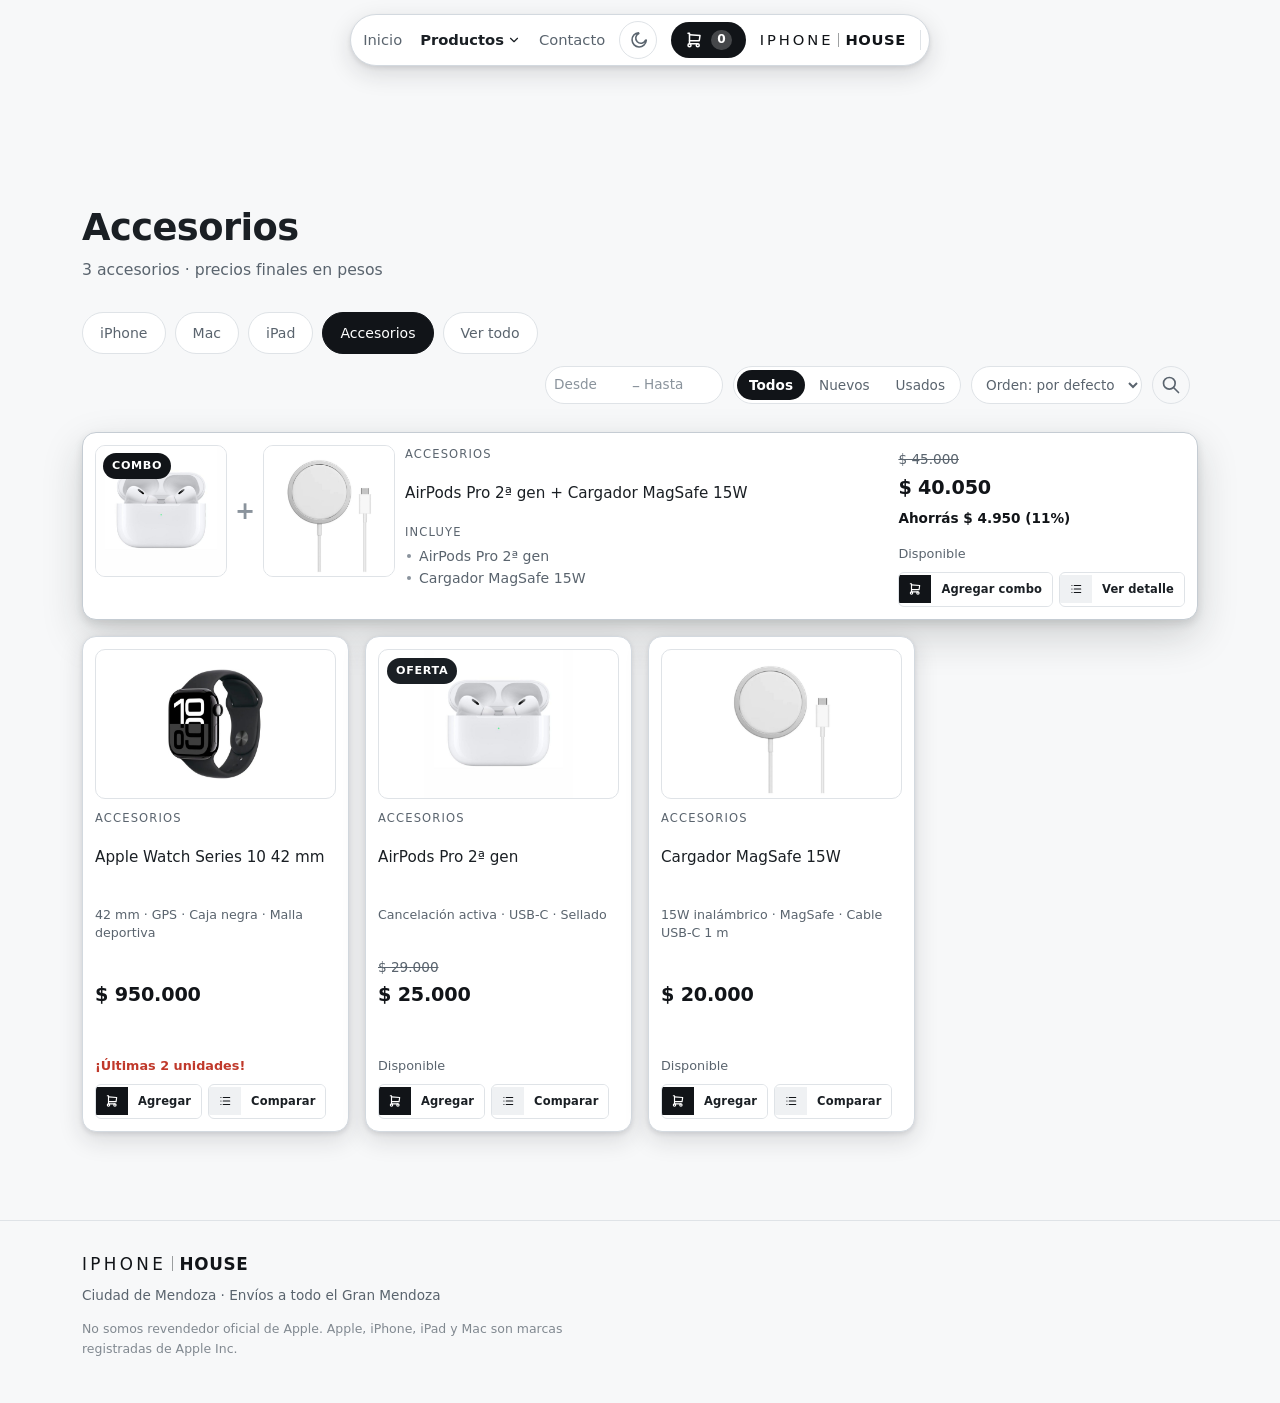
==== commit 7f3048f5: "feat: datos de contacto del demo Co-Authored-By: Claude Opus 5 <noreply@anthropic.com>" ====
--- a/accesorios.html
+++ b/accesorios.html
@@ -61,25 +61,29 @@
      - og:url y og:image   -> deben coincidir con SITIO de app.js
      Checklist completa en PERSONALIZAR.md (raiz del proyecto).
      =================================================================== -->
-<title>Accesorios — IPHONE ALLEN | Allen, Río Negro</title>
-<meta name="description" content="Auriculares, relojes y cargadores Apple en IPHONE ALLEN, Allen, Río Negro. Precios finales en pesos y envíos a ciudades vecinas.">
+<title>Accesorios — IPHONE HOUSE | Mendoza, Argentina</title>
+<meta name="description" content="Auriculares, relojes y cargadores Apple en IPHONE HOUSE, Mendoza, Argentina. Precios finales en pesos y envíos a todo el Gran Mendoza.">
 
 <!-- OJO: sacar esta línea antes de publicar el sitio de verdad. Está acá
      para que Google no indexe la página mientras todavía tiene textos
      placeholder sin completar (ver README.md). -->
+<!-- >>> PERSONALIZAR <<< [26] QUITAR ANTES DE PUBLICAR - bloquea Google en las 6 paginas -->
 <meta name="robots" content="noindex, nofollow">
 
 <!-- Vista previa al compartir el link (WhatsApp, redes).
-     OJO 1: og:url y og:image apuntan a https://iphone-allen.vercel.app/.
+     >>> PERSONALIZAR <<< [32] dominio del negocio anterior. En esta pagina
+     aparece TRES veces: aca abajo en el texto del comentario, en og:image y
+     en og:url. Tiene que coincidir con la constante SITIO de app.js.
+     OJO 1: og:url y og:image apuntan a https://iphone-mdz.vercel.app/.
      Si el sitio pasa a un dominio propio hay que actualizarlas en los
      SEIS HTML y en la constante SITIO de app.js.
      OJO 2: og:image usa por ahora una foto de producto de img/. Conviene
      reemplazarla por una imagen propia de 1200x630px (el formato que
      esperan WhatsApp y las redes) cuando la tengan. -->
-<meta property="og:title" content="Accesorios — IPHONE ALLEN | Allen, Río Negro">
-<meta property="og:description" content="Auriculares, relojes y cargadores Apple. Precios finales en pesos, local en Allen, Río Negro y envíos a ciudades vecinas.">
-<meta property="og:image" content="https://iphone-allen.vercel.app/img/airpods-pro-2.jpg">
-<meta property="og:url" content="https://iphone-allen.vercel.app/accesorios.html">
+<meta property="og:title" content="Accesorios — IPHONE HOUSE | Mendoza, Argentina">
+<meta property="og:description" content="Auriculares, relojes y cargadores Apple. Precios finales en pesos, en Mendoza, Argentina, con envíos a todo el Gran Mendoza.">
+<meta property="og:image" content="https://iphone-mdz.vercel.app/img/airpods-pro-2.jpg">
+<meta property="og:url" content="https://iphone-mdz.vercel.app/accesorios.html">
 <meta property="og:type" content="website">
 <meta property="og:locale" content="es_AR">
 <meta name="twitter:card" content="summary_large_image">
--- a/styles.css
+++ b/styles.css
@@ -1,5 +1,10 @@
 /* =====================================================================
-   IPHONE ALLEN — hoja de estilos única
+   >>> PERSONALIZAR <<< [38] la linea de abajo nombra al negocio anterior.
+   Es lo UNICO que se toca en este archivo: el resto de styles.css no se
+   modifica. Va marcado porque el checklist manda a no abrir esta hoja, y
+   asi el nombre viejo se quedaba adentro para siempre.
+   =====================================================================
+   IPHONE HOUSE — hoja de estilos única
    Mobile primero. Sin dependencias salvo las fuentes de Fontshare.
    ===================================================================== */
 
@@ -1226,9 +1231,38 @@
 .card,
 .carrusel__slide { position: relative; }
 
+/* REGRESIÓN DEL BUG 2 — YA CORREGIDA. Leer antes de tocar esta lista.
+
+   El botón "Comparar" que se renderiza en las cinco páginas de catálogo NO
+   es un <button data-comparar>: es un <a class="btn btn--sec btn--comparar">
+   (lo arma botonComparar() en app.js). El atributo data-comparar sale de la
+   otra rama de esa función, que es inalcanzable — ver el comentario en
+   app.js, arriba de esa rama. O sea: el selector .card [data-comparar] de
+   acá abajo NO matchea nada en producción, y se conserva sólo por si esa
+   rama alguna vez se vuelve alcanzable.
+
+   Como .btn--comparar no figuraba en esta lista, el <a> quedaba en
+   position:static y .card__abrir::after (absolute, inset:0, sin
+   pointer-events:none) se pintaba por encima y se comía el clic: apretar
+   "Comparar" abría el modal del producto en vez de navegar al comparador.
+   Medido con elementsFromPoint: el tope del punto era .card__abrir, y el
+   handler delegado evalúa closest('[data-modal]') ANTES que
+   closest('[data-comparar]'), así que ni siquiera había empate.
+
+   Por eso .card .btn--comparar está en la lista. Es exactamente el caso que
+   avisa el comentario de más arriba ("si mañana aparece otro contenedor con
+   .card__abrir, hay que sumarlo"), pero al revés: apareció otro BOTÓN dentro
+   del contenedor de siempre. Regla práctica: lo que va acá no es un atributo
+   puntual, es TODO control clickeable que viva dentro de .card o de
+   .carrusel__slide.
+
+   El carrusel no lleva "Comparar" (su slide sólo pinta botonAccion), por eso
+   no hay un .carrusel__slide .btn--comparar. Si algún día se le agrega, hay
+   que sumarlo acá o vuelve el mismo bug. */
 .card [data-agregar],
 .card [data-avisar],
 .card [data-comparar],
+.card .btn--comparar,
 .card .btn[data-modal],
 .carrusel__slide [data-agregar],
 .carrusel__slide [data-avisar] { position: relative; z-index: 2; }
